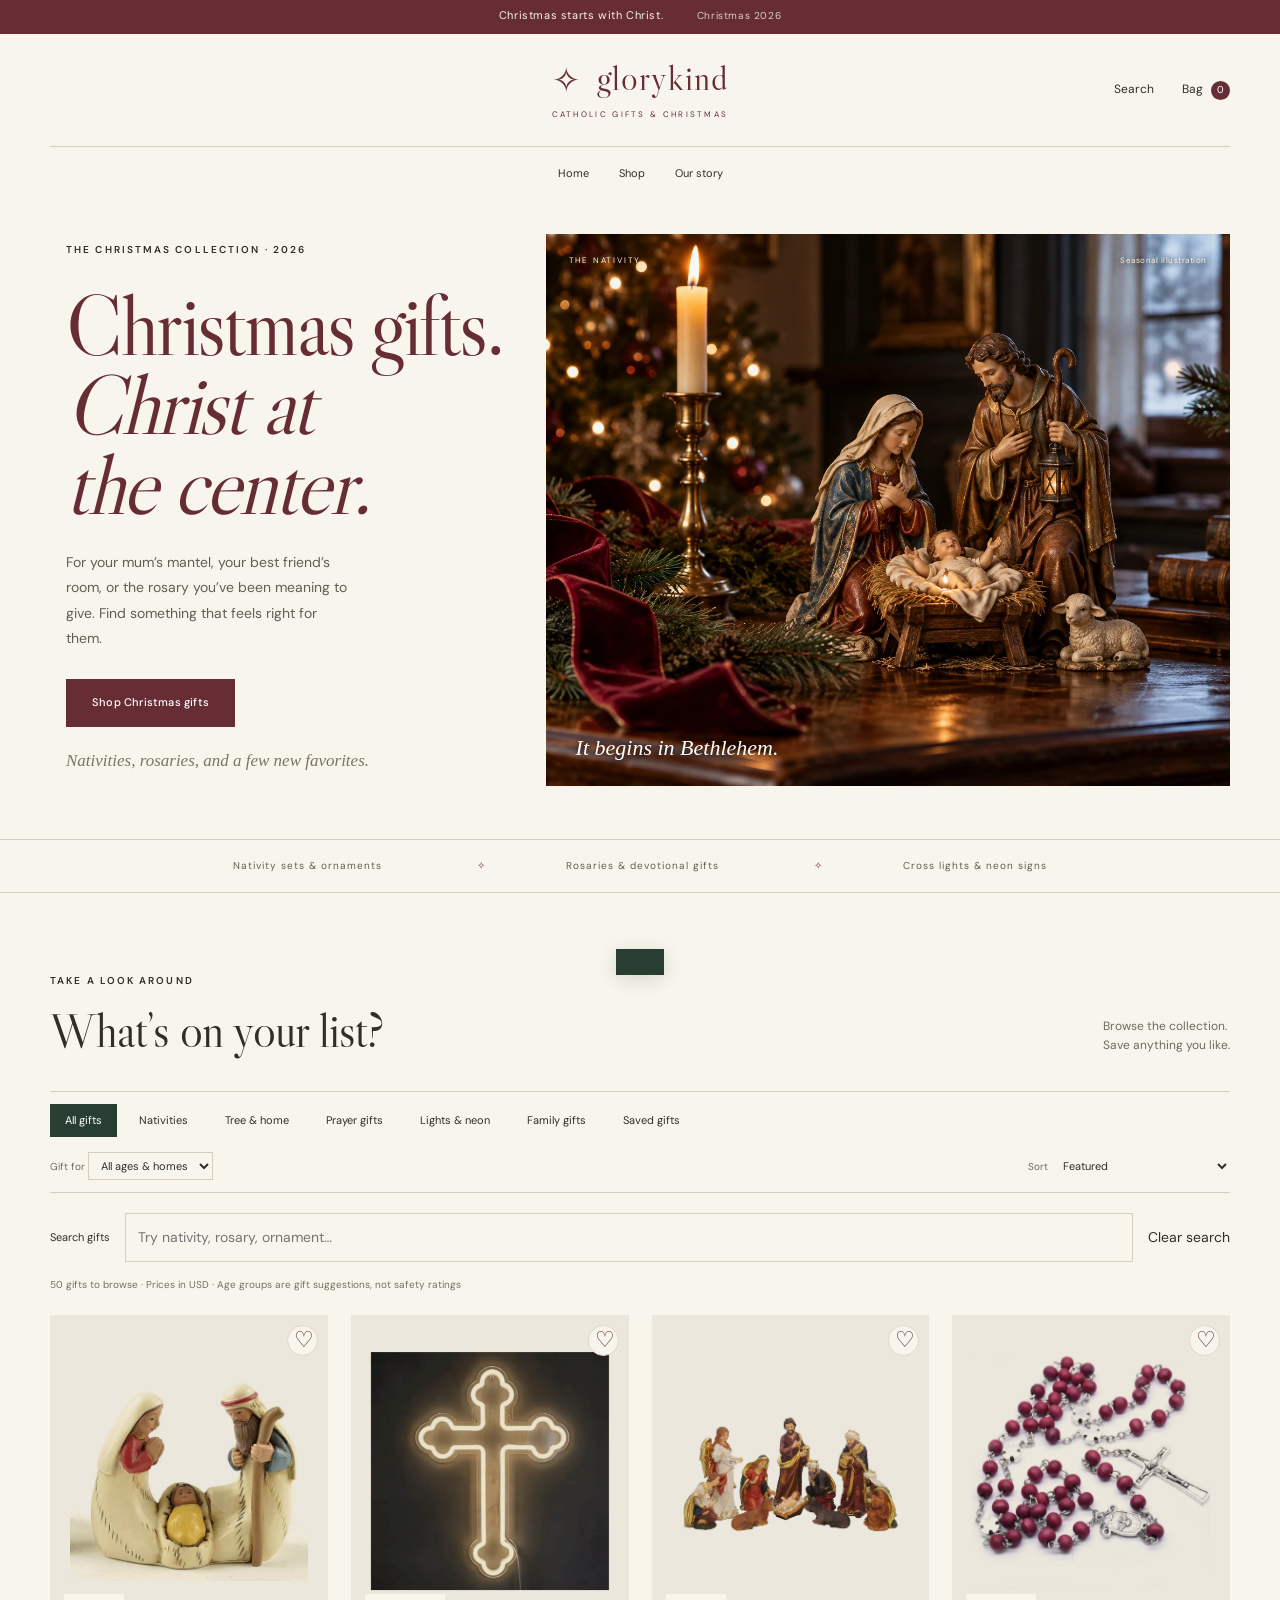
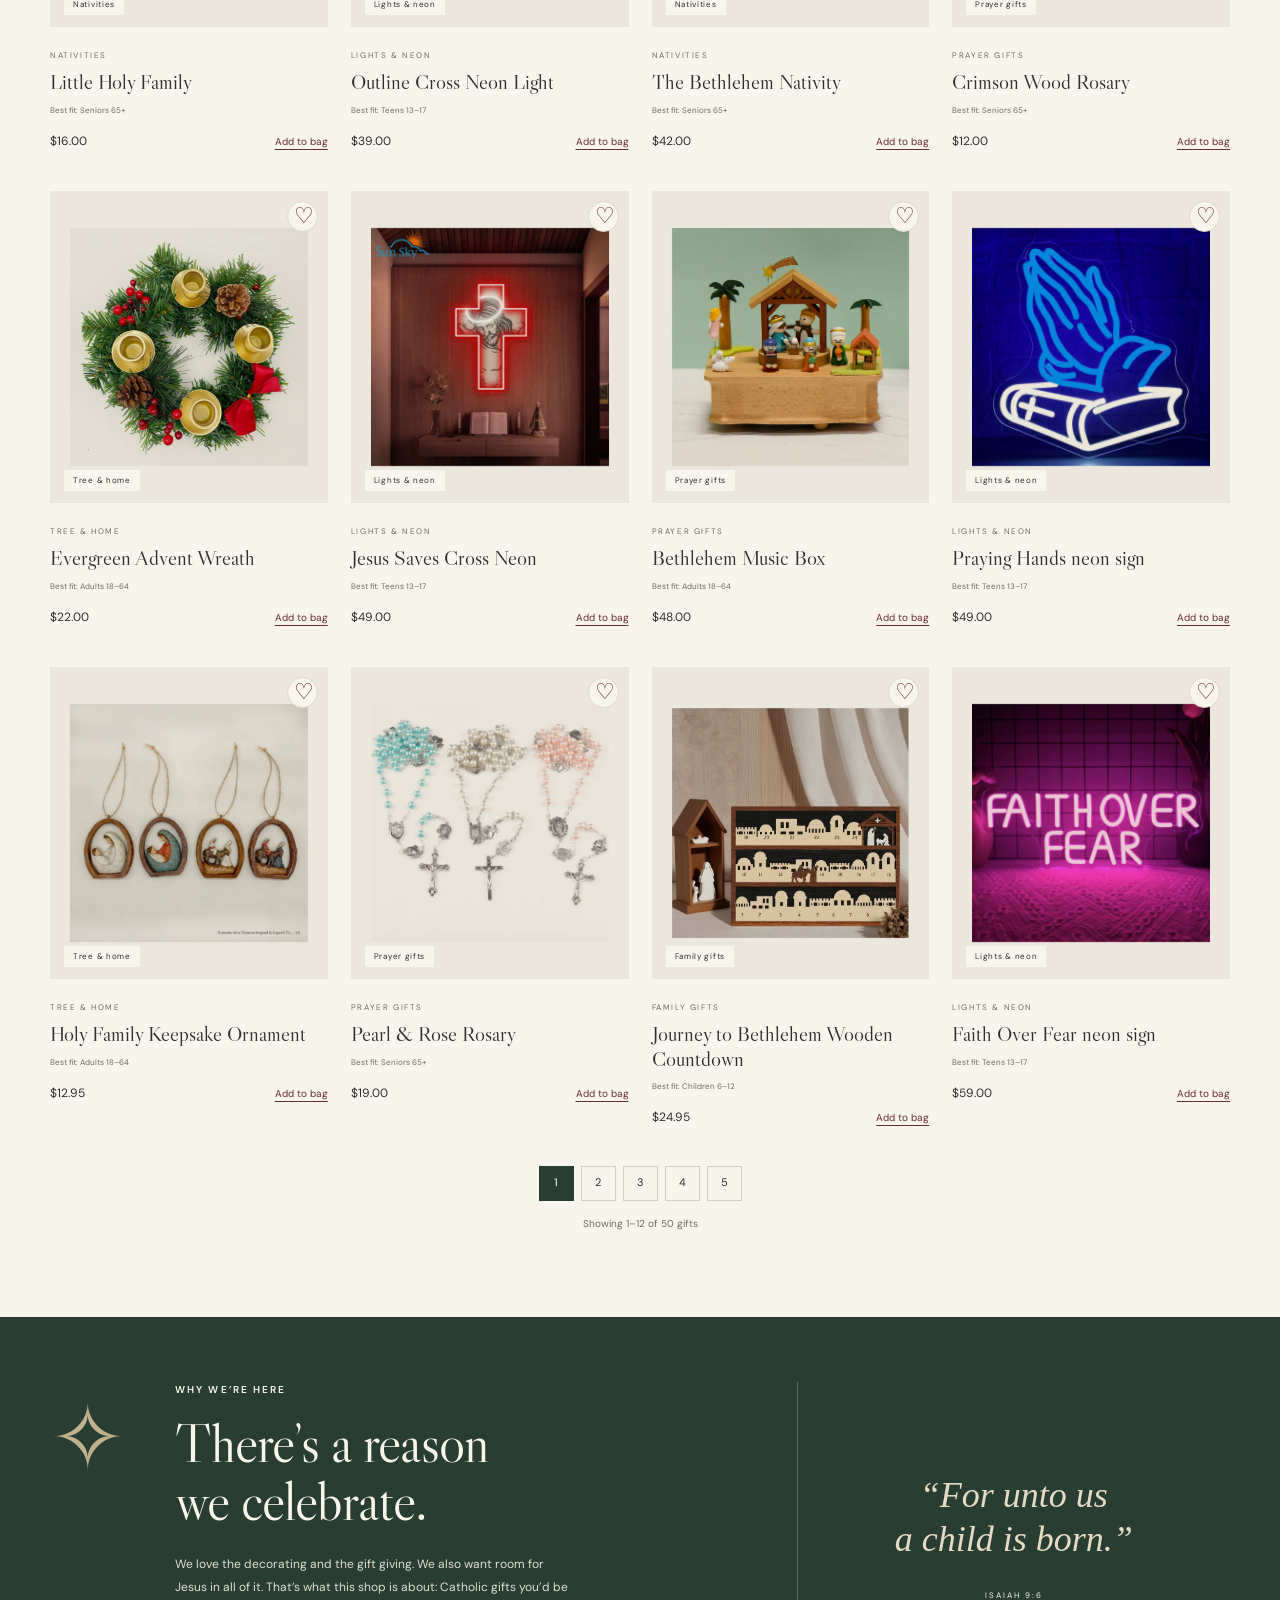
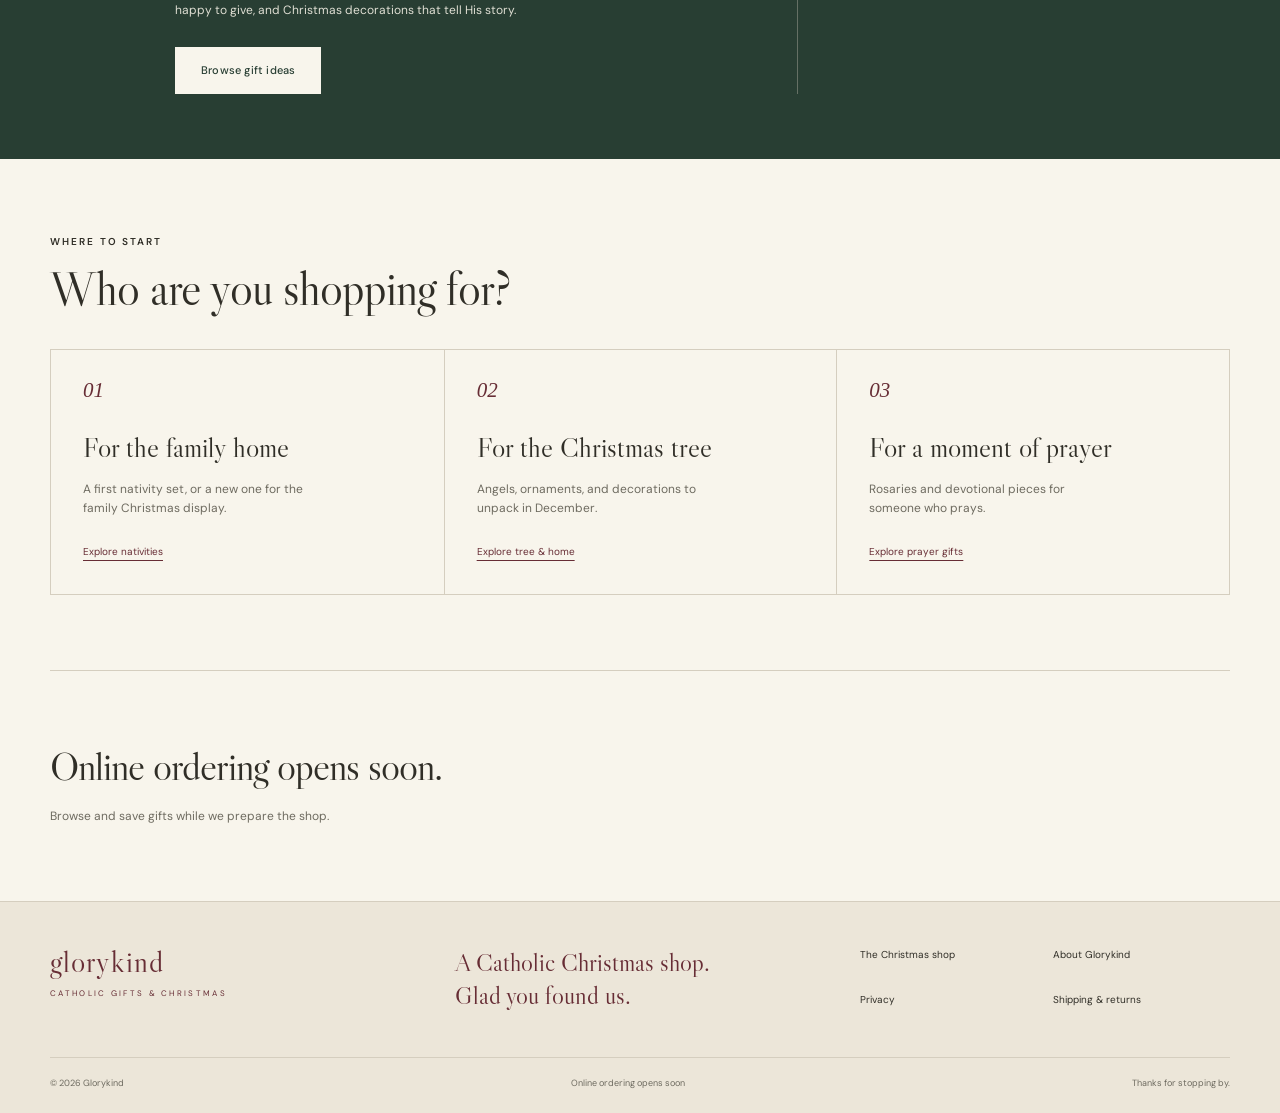
==== docs/index.html @ d6cb7876 "Add files via upload" ====
<!doctype html>
<html lang="en">
<head>
  <meta charset="utf-8"><meta name="viewport" content="width=device-width, initial-scale=1">
  <meta name="theme-color" content="#672d35"><meta name="description" content="Shop Catholic Christmas gifts at Glorykind: nativity sets, rosaries, ornaments, and neon signs.">
  <title>Glorykind | Catholic Christmas gifts</title>
  <link rel="icon" href="assets/favicon.svg" type="image/svg+xml"><link rel="stylesheet" href="styles.css">
  <script defer src="app.js"></script>
</head>
<body data-page="home">
<a class="skip" href="#collection">Skip to collection</a>
<div class="announcement">Christmas starts with Christ. <span>Christmas 2026</span></div>
<header class="header">
  <button class="text-button mobile-menu" id="menuToggle" aria-expanded="false" aria-controls="mainNav">Menu</button>
  <a class="brand" href="index.html" aria-label="Glorykind home"><span class="brand-star">✧</span> glorykind <small>CATHOLIC GIFTS & CHRISTMAS</small></a>
  <div class="header-tools"><button class="text-button" id="searchToggle" aria-label="Search products">Search</button><button class="bag-button" id="bagToggle">Bag <span id="bagCount">0</span></button></div>
</header>
<nav class="main-nav" id="mainNav" aria-label="Main navigation"><a href="index.html">Home</a><a href="shop.html">Shop</a><a href="our-story.html">Our story</a></nav>
<main id="home">
<section class="hero wrap" aria-labelledby="heroTitle">
  <div class="hero-copy"><span class="eyebrow">THE CHRISTMAS COLLECTION · 2026</span><h1 id="heroTitle">Christmas gifts.<br><em>Christ at<br>the center.</em></h1><p>For your mum’s mantel, your best friend’s room, or the rosary you’ve been meaning to give. Find something that feels right for them.</p><a class="button primary" href="shop.html">Shop Christmas gifts</a><span class="hero-note">Nativities, rosaries, and a few new favorites.</span></div>
  <figure class="hero-photo"><img src="assets/christmas-scene.webp" alt="A candlelit Christmas scene with a traditional Holy Family nativity, evergreen and burgundy ribbon" fetchpriority="high" width="1536" height="1024"><figcaption>THE NATIVITY <span>Seasonal illustration</span></figcaption><span class="photo-caption">It begins in Bethlehem.</span></figure>
</section>
<div class="values"><span>Nativity sets & ornaments</span><span>Rosaries & devotional gifts</span><span>Cross lights & neon signs</span></div>
<section class="collection wrap" id="collection" aria-labelledby="collectionTitle">
  <div class="section-heading"><div><span class="eyebrow">TAKE A LOOK AROUND</span><h2 id="collectionTitle">What’s on your list?</h2></div><p>Browse the collection.<br>Save anything you like.</p></div>
  <div class="catalog-tools"><div class="filters" role="group" aria-label="Filter collection"><button class="filter active" data-filter="All" aria-pressed="true">All gifts</button><button class="filter" data-filter="Nativities" aria-pressed="false">Nativities</button><button class="filter" data-filter="Tree & home" aria-pressed="false">Tree & home</button><button class="filter" data-filter="Prayer gifts" aria-pressed="false">Prayer gifts</button><button class="filter" data-filter="Lights & neon" aria-pressed="false">Lights & neon</button><button class="filter" data-filter="Family gifts" aria-pressed="false">Family gifts</button><button class="filter" data-filter="Saved" aria-pressed="false">Saved gifts</button></div><label class="age-label">Gift for <select id="ageFilter"><option value="All">All ages & homes</option><option>Children 6–12</option><option>Teens 13–17</option><option>Adults 18–64</option><option>Seniors 65+</option><option>Family home</option></select></label><label class="sort-label">Sort <select id="sort"><option value="featured">Featured</option><option value="price-asc">Price: low to high</option><option value="price-desc">Price: high to low</option><option value="age-asc">Recipient age: youngest first</option><option value="age-desc">Recipient age: oldest first</option><option value="name">Name</option></select></label></div>
  <div class="search-row" id="searchRow"><label for="search">Search gifts</label><input type="search" id="search" placeholder="Try nativity, rosary, ornament…"><button class="text-button" id="clearSearch">Clear search</button></div>
  <p class="catalog-note">50 gifts to browse · Prices in USD · Age groups are gift suggestions, not safety ratings</p><div class="product-grid" id="products" aria-live="polite"><p>Opening the Christmas collection…</p></div><nav class="pagination" id="pagination" aria-label="Collection pages"></nav><p id="productCount" class="fine"></p><div class="empty" id="empty" hidden><h3>No matching gifts.</h3><p>Try another search or browse the full Christmas collection.</p><button class="button primary" id="resetFilters">Show all gifts</button></div>
</section>
<section class="traditions" id="traditions"><div class="tradition-mark" aria-hidden="true">✧</div><div><span class="eyebrow">WHY WE’RE HERE</span><h2>There’s a reason<br>we celebrate.</h2><p>We love the decorating and the gift giving. We also want room for Jesus in all of it. That’s what this shop is about: Catholic gifts you’d be happy to give, and Christmas decorations that tell His story.</p><a class="button light" href="#giftGuide">Browse gift ideas</a></div><div class="tradition-verse"><span>“For unto us<br>a child is born.”</span><small>ISAIAH 9:6</small></div></section>
<section class="gift-guide wrap" id="giftGuide"><span class="eyebrow">WHERE TO START</span><h2>Who are you shopping for?</h2><div class="guide-grid"><a href="shop.html?category=Nativities#collection"><span class="guide-number">01</span><h3>For the family home</h3><p>A first nativity set, or a new one for the family Christmas display.</p><span class="underlined">Explore nativities</span></a><a href="shop.html?category=Tree%20%26%20home#collection"><span class="guide-number">02</span><h3>For the Christmas tree</h3><p>Angels, ornaments, and decorations to unpack in December.</p><span class="underlined">Explore tree & home</span></a><a href="shop.html?category=Prayer%20gifts#collection"><span class="guide-number">03</span><h3>For a moment of prayer</h3><p>Rosaries and devotional pieces for someone who prays.</p><span class="underlined">Explore prayer gifts</span></a></div></section>
<section class="faq wrap"><div><h2>Online ordering opens soon.</h2><p>Browse and save gifts while we prepare the shop.</p></div></section>
</main>
<footer><div class="footer-top wrap"><a class="brand" href="index.html">glorykind<small>CATHOLIC GIFTS & CHRISTMAS</small></a><p>A Catholic Christmas shop.<br>Glad you found us.</p><div><a href="shop.html">The Christmas shop</a><a href="our-story.html">About Glorykind</a><button class="text-button" data-policy="privacy">Privacy</button><button class="text-button" data-policy="shipping">Shipping & returns</button></div></div><div class="footer-bottom wrap"><span>© 2026 Glorykind</span><span>Online ordering opens soon</span><span>Thanks for stopping by.</span></div></footer>
<dialog id="productDialog" class="product-dialog"><button class="close" data-close="productDialog" aria-label="Close product details">×</button><div id="productDetail"></div></dialog>
<dialog id="bagDialog" class="bag-dialog"><div class="drawer-head"><h2>Your bag <span id="drawerCount"></span></h2><button class="close-inline" data-close="bagDialog" aria-label="Close bag">×</button></div><div id="bagBody"></div></dialog>
<dialog id="checkoutDialog" class="checkout-dialog"><button class="close" data-close="checkoutDialog" aria-label="Close checkout">×</button><div id="checkoutBody"></div></dialog>
<dialog id="policyDialog" class="policy-dialog"><button class="close" data-close="policyDialog" aria-label="Close information">×</button><div id="policyBody"></div></dialog>
<div class="toast" id="toast" role="status"></div>
</body></html>
---- docs/styles.css ----
@import url('https://fonts.googleapis.com/css2?family=DM+Sans:wght@400;450;500;600;700&family=Libre+Caslon+Display&display=swap');
:root{--paper:#f8f5ec;--cream:#eee8da;--ink:#302e27;--muted:#6e6b60;--wine:#672d35;--green:#283e33;--line:#d5cebf;--serif:'Libre Caslon Display',Georgia,serif;--sans:'DM Sans',Arial,sans-serif}*{box-sizing:border-box}html{scroll-behavior:smooth;scroll-padding-top:20px}body{margin:0;background:var(--paper);color:var(--ink);font:14px/1.6 var(--sans)}button,input,select{font:inherit}button,a,input,select,summary{touch-action:manipulation}button,a{color:inherit}button{cursor:pointer}a{text-decoration:none}a:hover{text-decoration:underline}button{border:0}button:disabled{cursor:not-allowed;opacity:.55}button:focus-visible,a:focus-visible,summary:focus-visible{outline:2px solid var(--wine);outline-offset:5px}input:focus,select:focus{outline:2px solid var(--wine);outline-offset:2px}img{max-width:100%;display:block}h1,h2,h3,p,figure{margin:0}h1,h2,h3{font-weight:400}h2{font:48px/1.06 var(--serif);letter-spacing:-1px}h3{font:26px/1.2 var(--serif)}.wrap{width:min(1360px,calc(100% - 100px));margin:auto}.eyebrow{display:block;font-size:10px;letter-spacing:2.1px;font-weight:600;line-height:1.6}.announcement{min-height:34px;background:var(--wine);color:var(--paper);font-size:11px;text-align:center;letter-spacing:.6px;padding:7px 20px}.announcement span{display:inline-block;margin-left:30px;opacity:.8;font-size:10px}.header{min-height:113px;display:flex;align-items:center;justify-content:center;position:relative;margin:0 50px;border-bottom:1px solid var(--line)}.brand{font:35px/1 var(--serif);letter-spacing:-.6px;color:var(--wine);display:block;text-align:center}.brand small{display:block;font:8px/1.6 var(--sans);letter-spacing:2.3px;margin-top:10px}.brand-star{font:34px/1 Georgia;display:inline-block;margin-right:7px;vertical-align:-2px}.header-tools{position:absolute;right:0;display:flex;align-items:center;gap:28px;font-size:12px}.text-button{background:transparent;padding:0;border:0}.text-button:hover{text-decoration:underline}.bag-button{background:transparent;padding:5px 0}.bag-button span{background:var(--wine);color:white;display:inline-flex;align-items:center;justify-content:center;min-width:19px;height:19px;border-radius:50%;font-size:10px;margin-left:5px}.main-nav{display:flex;align-items:center;justify-content:center;gap:42px;min-height:54px;font-size:11px}.mobile-menu{display:none}.hero{display:grid;grid-template-columns:42% 58%;padding-top:26px;padding-bottom:45px;align-items:center}.hero-copy{padding:15px 40px 20px 16px}.hero h1{font:clamp(60px,6.6vw,100px)/.94 var(--serif);letter-spacing:-2.5px;color:var(--wine);margin:28px 0 26px}.hero h1 em{font-weight:400}.hero-copy p{font-size:14px;line-height:1.8;max-width:288px;margin-bottom:28px;color:#605f54}.button{display:inline-flex;align-items:center;justify-content:center;border:1px solid transparent;padding:14px 25px;font-size:11px;font-weight:500;text-align:center;min-height:47px;letter-spacing:.2px;background:none}.button:hover{text-decoration:none;filter:brightness(.94)}.primary{background:var(--wine);color:white}.secondary{border-color:var(--line);color:var(--ink)}.light{background:var(--paper);color:var(--green)}.hero-note{display:block;font:italic 17px/1.6 Georgia;margin-top:20px;color:#7a7464}.hero-photo{height:552px;position:relative}.hero-photo>img{width:100%;height:100%;object-fit:cover;object-position:61% center}.hero-photo figcaption{position:absolute;top:20px;left:23px;right:23px;color:#fff4dc;font-size:8px;letter-spacing:1.8px;display:flex;justify-content:space-between;text-shadow:0 1px 6px black}.hero-photo figcaption span{font-size:8px;letter-spacing:.5px}.photo-caption{position:absolute;bottom:25px;left:30px;color:white;font:italic 22px Georgia;text-shadow:0 1px 6px #000}.values{display:flex;align-items:center;justify-content:center;gap:95px;border-top:1px solid var(--line);border-bottom:1px solid var(--line);padding:18px 20px;font-size:10px;letter-spacing:1px;color:#645f50}.values span+span:before{content:'✧';display:inline-block;margin-right:80px;color:var(--wine)}.collection{padding:80px 0 85px}.section-heading{display:flex;align-items:flex-end;justify-content:space-between;margin-bottom:35px}.section-heading h2{margin-top:16px}.section-heading>p{font-size:12px;color:var(--muted)}.catalog-tools{border-top:1px solid var(--line);border-bottom:1px solid var(--line);display:flex;align-items:center;justify-content:space-between;padding:12px 0;gap:15px}.filters{display:flex;gap:7px;flex-wrap:wrap}.filter{background:none;padding:7px 14px;font-size:11px;border:1px solid transparent}.filter.active{background:var(--green);color:white}.filter:hover{border-color:var(--green)}select{background:transparent;border:0;color:var(--ink);font-size:11px;padding:5px 8px}.sort-label{font-size:10px;color:var(--muted);white-space:nowrap}.catalog-note{font-size:10px;color:#767163;margin:15px 0 22px}.product-grid{display:grid;grid-template-columns:repeat(4,1fr);gap:36px 23px}.product-card{position:relative}.product-image{position:relative;background:#ece7dc;overflow:hidden;aspect-ratio:4/4.5}.product-image>a{display:block;width:100%;height:100%}.product-image img{height:100%;width:100%;object-fit:contain;mix-blend-mode:multiply;transition:transform .4s ease;padding:20px}.product-image:hover img{transform:scale(1.035)}.save-button{position:absolute;right:10px;top:10px;background:var(--paper);width:31px;height:31px;border-radius:50%;font:22px/1 Georgia;color:var(--wine);border:1px solid #ded7ca}.save-button[aria-pressed=true]{background:var(--wine);color:white}.product-tag{position:absolute;bottom:12px;left:14px;font-size:8px;background:var(--paper);padding:4px 9px;letter-spacing:.7px}.product-meta{padding-top:15px}.product-meta>small{font-size:8px;letter-spacing:1.6px;color:var(--muted);text-transform:uppercase}.product-meta h3{font:21px/1.15 var(--serif);margin:6px 0 9px}.product-bottom{display:flex;justify-content:space-between;align-items:center;font-size:12px}.quick-add{font-size:10px;background:transparent;text-decoration:underline;text-underline-offset:4px;padding:5px 0;color:var(--wine)}.search-row{margin-top:20px;display:flex;gap:15px;align-items:center;flex-wrap:wrap}.search-row[hidden]{display:none}.search-row label{font-size:11px}.search-row input{min-width:240px;flex:1;padding:12px;border:1px solid var(--line);background:transparent}.empty{text-align:center;padding:65px 20px}.empty p{margin:15px 0 25px}.traditions{background:var(--green);color:var(--paper);padding:65px max(50px,calc((100vw - 1360px)/2));display:grid;grid-template-columns:90px 1.15fr .85fr;gap:35px}.tradition-mark{font:90px var(--serif);color:#c1b18a}.traditions h2{font-size:55px;margin:16px 0 23px}.traditions p{max-width:400px;font-size:12px;line-height:1.9;color:#e0dfd4;margin-bottom:25px}.tradition-verse{display:flex;flex-direction:column;justify-content:center;align-items:center;text-align:center;border-left:1px solid #657065}.tradition-verse>span{font:italic 36px/1.2 Georgia;color:#e5dac2}.tradition-verse small{font-size:8px;letter-spacing:2px;margin-top:28px}.gift-guide{padding:75px 0}.gift-guide>h2{margin:13px 0 35px}.guide-grid{display:grid;grid-template-columns:repeat(3,1fr);border:1px solid var(--line)}.guide-grid>a{padding:28px 32px 32px;display:block}.guide-grid>a:hover{background:#efeade;text-decoration:none}.guide-grid>a+a{border-left:1px solid var(--line)}.guide-number{color:var(--wine);font:italic 21px Georgia;display:block;margin-bottom:28px}.guide-grid h3{margin-bottom:15px;font-size:28px}.guide-grid p{font-size:12px;color:var(--muted);max-width:245px}.underlined{display:inline-block;font-size:10px;text-decoration:underline;text-underline-offset:5px;margin-top:26px;color:var(--wine)}.faq{border-top:1px solid var(--line);padding:60px 0 75px;display:grid;grid-template-columns:1fr 1.3fr;gap:90px}.faq h2{margin:14px 0 20px;font-size:40px}.faq>div>p{font-size:12px;color:var(--muted)}details{border-bottom:1px solid var(--line)}summary{list-style:none;padding:17px 0;cursor:pointer;font-size:12px;position:relative;padding-right:25px}summary::-webkit-details-marker{display:none}summary:after{content:'+';position:absolute;right:0;font-size:18px;font-weight:400}details[open]>summary:after{content:'−'}details p{font-size:12px;line-height:1.8;color:var(--muted);padding:0 28px 20px 0}footer{background:#ece6d9;border-top:1px solid var(--line)}.footer-top{display:grid;grid-template-columns:1fr 1fr 1fr;padding:45px 0;gap:35px}.footer-top .brand{text-align:left;font-size:30px}.footer-top>p{font:25px/1.3 var(--serif);color:var(--wine)}.footer-top>div{display:grid;grid-template-columns:1fr 1fr;gap:15px;font-size:10px}.footer-top .text-button{text-align:left}.footer-bottom{border-top:1px solid var(--line);padding:18px 0 22px;display:flex;justify-content:space-between;font-size:9px;color:var(--muted)}dialog{border:0;background:var(--paper);color:var(--ink);padding:0;max-height:94vh}dialog::backdrop{background:#211d19a8;backdrop-filter:blur(2px)}body:has(dialog[open]){overflow:hidden}.close{position:absolute;top:12px;right:15px;z-index:2;font:30px Arial;border:0;background:var(--paper);border-radius:50%;width:35px;height:35px}.close-inline{font:30px Arial;background:none;padding:0 5px}.product-dialog{width:min(890px,94vw)}.detail-grid{display:grid;grid-template-columns:1fr 1fr}.detail-image{background:#eae4d7;min-height:480px;display:flex;align-items:center;justify-content:center;padding:30px}.detail-image img{width:100%;max-height:480px;object-fit:contain;mix-blend-mode:multiply}.detail-copy{padding:55px 35px 32px}.detail-copy h2{font-size:43px;margin:15px 0}.detail-price{font-size:18px;color:var(--wine)}.detail-description{margin:20px 0;font-size:13px;color:var(--muted)}.detail-copy ul{padding-left:17px;font-size:12px;color:var(--muted);margin:20px 0}.detail-quantity{display:flex;align-items:center;gap:15px;margin:20px 0}.quantity-control{display:inline-flex;border:1px solid var(--line);align-items:center}.quantity-control button{background:transparent;padding:8px 13px}.quantity-control span{min-width:25px;text-align:center}.detail-copy .button{width:100%}.fine{font-size:10px;color:var(--muted);line-height:1.7}.detail-copy .fine{margin-top:17px}.bag-dialog{height:100dvh;max-height:100dvh;width:440px;max-width:100vw;margin:0 0 0 auto;border-left:1px solid var(--line);padding:25px 25px 30px}.drawer-head{display:flex;justify-content:space-between;align-items:center;padding-bottom:20px;border-bottom:1px solid var(--line)}.drawer-head h2{font-size:30px}.drawer-head h2 span{font:12px var(--sans)}.bag-line{display:grid;grid-template-columns:80px 1fr auto;gap:15px;padding:22px 0;border-bottom:1px solid var(--line)}.bag-line img{width:80px;height:96px;object-fit:contain;background:var(--cream);mix-blend-mode:multiply;padding:6px}.bag-line h3{font-size:21px;margin:2px 0 10px}.bag-line .quantity-control{font-size:11px}.bag-line .quantity-control button{padding:3px 9px}.remove-item{display:block;background:none;padding:5px 0;font-size:9px;color:var(--muted);text-decoration:underline}.line-price{font-size:12px}.totals{padding:25px 0 15px}.total-row{display:flex;justify-content:space-between;padding:4px 0;font-size:12px}.grand-total{border-top:1px solid var(--line);margin-top:15px;padding-top:15px;font-weight:600;font-size:15px}.full{width:100%}.bag-dialog .fine{margin:15px 0}.bag-empty{text-align:center;padding:80px 15px}.bag-empty h3{font-size:32px;margin-bottom:18px}.bag-empty p{color:var(--muted);font-size:12px;margin-bottom:25px}.checkout-dialog,.policy-dialog{width:min(550px,94vw);padding:42px}.checkout-dialog h2,.policy-dialog h2{font-size:40px;margin:15px 0 20px}.checkout-dialog p,.policy-dialog p{font-size:13px;color:var(--muted);margin:15px 0}.checkout-item{display:flex;justify-content:space-between;gap:20px;font-size:12px;padding:9px 0;border-bottom:1px solid var(--line)}.checkout-dialog label{display:block;font-size:12px;margin:20px 0 8px}.checkout-dialog select{border:1px solid var(--line);padding:10px;width:100%;font-size:12px}.notice{padding:12px 15px;background:var(--cream);font-size:11px;margin:20px 0}.toast{position:fixed;bottom:25px;left:50%;transform:translateX(-50%) translateY(100px);z-index:50;background:var(--green);color:white;padding:13px 24px;font-size:12px;transition:transform .2s;box-shadow:0 4px 20px #0002;max-width:90vw}.toast.visible{transform:translateX(-50%) translateY(0)}.skip{position:fixed;left:10px;top:-70px;z-index:100;background:white;padding:10px}.skip:focus{top:10px}[hidden]{display:none!important}
@media(min-width:1600px){.hero h1{font-size:105px}.hero-photo{height:610px}}@media(max-width:1100px){.wrap{width:calc(100% - 64px)}.header{margin:0 32px}.hero-photo{height:500px}.hero-copy{padding-left:0;padding-right:20px}.main-nav{gap:25px}.values{gap:30px}.values span+span:before{margin-right:30px}.product-grid{gap:30px 18px}.product-image img{padding:12px}.traditions{padding:50px 32px;grid-template-columns:50px 1.15fr .85fr;gap:22px}.tradition-mark{font-size:60px}.traditions h2{font-size:47px}.tradition-verse>span{font-size:29px}.guide-grid>a{padding:25px 22px}.faq{gap:45px}.header-tools{gap:15px}}@media(max-width:760px){.wrap{width:calc(100% - 36px)}.announcement{font-size:10px;padding:7px 10px}.announcement span{margin-left:12px;font-size:8px}.header{min-height:87px;margin:0 18px;justify-content:center}.brand{font-size:28px}.brand-star{font-size:24px;margin-right:2px}.brand small{font-size:6px;letter-spacing:1.7px;margin-top:7px}.header-tools{right:0;gap:0;font-size:11px}.header-tools>#searchToggle{display:none}.mobile-menu{display:block;position:absolute;left:0;font-size:11px}.main-nav{display:none;flex-wrap:wrap;padding:18px;gap:15px 25px;border-bottom:1px solid var(--line)}.main-nav.open{display:flex}.hero{padding-top:24px;padding-bottom:25px;grid-template-columns:1fr;gap:25px}.hero-copy{padding:15px 5px 5px;text-align:center}.hero .eyebrow{font-size:8px;letter-spacing:1.7px}.hero h1{font-size:70px;line-height:.93;letter-spacing:-1.5px;margin:22px 0}.hero h1 br:nth-of-type(1){display:initial}.hero-copy p{max-width:280px;font-size:12px;margin:0 auto 23px}.hero-note{margin-top:14px;font-size:14px}.hero-photo{height:360px}.hero-photo>img{object-position:65% center}.hero-photo figcaption{left:15px;right:15px;top:15px;font-size:7px;letter-spacing:1.2px}.hero-photo figcaption span{font-size:7px}.photo-caption{font-size:18px;bottom:20px;left:20px}.values{padding:13px 15px;gap:18px;font-size:8px;text-align:center;letter-spacing:.3px}.values span{flex:1}.values span+span:before{display:none}h2{font-size:37px}.collection{padding:48px 0}.section-heading{display:block;margin-bottom:25px}.section-heading .eyebrow{font-size:8px}.section-heading h2{margin-top:11px}.section-heading>p{display:none}.catalog-tools{display:block;padding:10px 0}.filters{gap:3px}.filter{font-size:9px;padding:7px 8px}.sort-label{display:block;text-align:right;margin-top:10px}.catalog-note{font-size:8px;margin:12px 0 18px}.product-grid{grid-template-columns:repeat(2,1fr);gap:25px 13px}.product-image img{padding:10px}.product-meta{padding-top:10px}.product-meta>small{font-size:7px;letter-spacing:1px}.product-meta h3{font-size:20px;line-height:1.15;min-height:46px;margin:5px 0}.product-bottom{font-size:11px}.quick-add{font-size:9px}.product-tag{font-size:7px;left:9px;bottom:9px;padding:3px 6px}.save-button{width:29px;height:29px;right:7px;top:7px}.traditions{padding:38px 25px;display:grid;grid-template-columns:25px 1fr;gap:12px}.tradition-mark{font-size:37px}.traditions h2{font-size:42px}.traditions p{font-size:12px}.tradition-verse{display:none}.traditions .eyebrow{font-size:8px;letter-spacing:1.6px}.gift-guide{padding:45px 0}.gift-guide>.eyebrow{font-size:8px}.gift-guide>h2{font-size:35px;max-width:300px;margin-bottom:25px}.guide-grid{grid-template-columns:1fr}.guide-grid>a{padding:25px;position:relative;padding-left:70px}.guide-grid>a+a{border-left:0;border-top:1px solid var(--line)}.guide-number{position:absolute;left:23px;top:28px}.guide-grid h3{font-size:27px;margin-bottom:10px}.guide-grid p{max-width:none;font-size:11px}.underlined{margin-top:15px}.faq{grid-template-columns:1fr;gap:20px;padding:35px 0 45px}.faq h2{font-size:34px;margin:10px 0 15px}.faq>div>p{display:none}.faq .eyebrow{font-size:8px}.footer-top{grid-template-columns:1fr 1fr;gap:25px;padding:35px 0}.footer-top .brand{font-size:26px}.footer-top>p{font-size:23px}.footer-top>div{grid-column:span 2;gap:15px}.footer-bottom{display:grid;gap:7px;font-size:8px}.footer-bottom span:last-child{display:none}.detail-grid{grid-template-columns:1fr}.detail-image{min-height:260px;padding:20px;height:280px}.detail-image img{max-height:240px}.detail-copy{padding:25px}.detail-copy h2{font-size:37px;margin:12px 0}.detail-description{font-size:12px}.product-dialog{max-height:92dvh}.checkout-dialog,.policy-dialog{padding:35px 25px}.checkout-dialog h2,.policy-dialog h2{font-size:35px}.search-row input{min-width:150px}.search-row{gap:10px}.search-row label{width:100%}.toast{bottom:18px;padding:12px 18px;white-space:nowrap;font-size:11px}.button{font-size:10px}}
@media(prefers-reduced-motion:reduce){html{scroll-behavior:auto}*,*:before,*:after{transition:none!important}}


.brand{letter-spacing:1px}.catalog-tools{flex-wrap:wrap}.filters{flex:1 1 100%}.age-label{font-size:10px;color:var(--muted)}.age-label select{border:1px solid var(--line)}.pagination{display:flex;gap:7px;justify-content:center;margin:35px 0 14px}.pagination button{background:transparent;border:1px solid var(--line);height:35px;width:35px;font-size:11px}.pagination button[aria-current]{background:var(--green);color:white;border-color:var(--green)}#productCount{text-align:center}.product-meta .recipient-note{display:block;text-transform:none;letter-spacing:0;font-size:8px;min-height:25px;color:var(--muted)}.age-suggestion{font-size:10px;color:var(--muted);padding:10px 0;border-bottom:1px solid var(--line)}.page-intro{padding:65px 0 50px;border-bottom:1px solid var(--line)}.page-intro h1{font:65px/1.04 var(--serif);letter-spacing:-1px;color:var(--wine);max-width:800px;margin:17px 0 22px}.page-intro p{font-size:13px;color:var(--muted);max-width:650px}.story-copy{padding:50px 0;max-width:800px}.story-copy p{margin:25px 0;font-size:14px;line-height:1.9}.main-nav{gap:30px}body:not([data-page=home]) .collection{padding-top:45px}
@media(max-width:760px){.page-intro{padding:35px 0}.page-intro h1{font-size:45px}.page-intro p{font-size:12px}.age-label select,.sort-label select{font-size:10px;max-width:190px}.catalog-tools{display:flex;align-items:center;gap:10px}.sort-label{margin:0}.recipient-note{line-height:1.6}.main-nav{gap:15px 25px}.product-meta h3{min-height:46px}.brand{font-size:31px}}
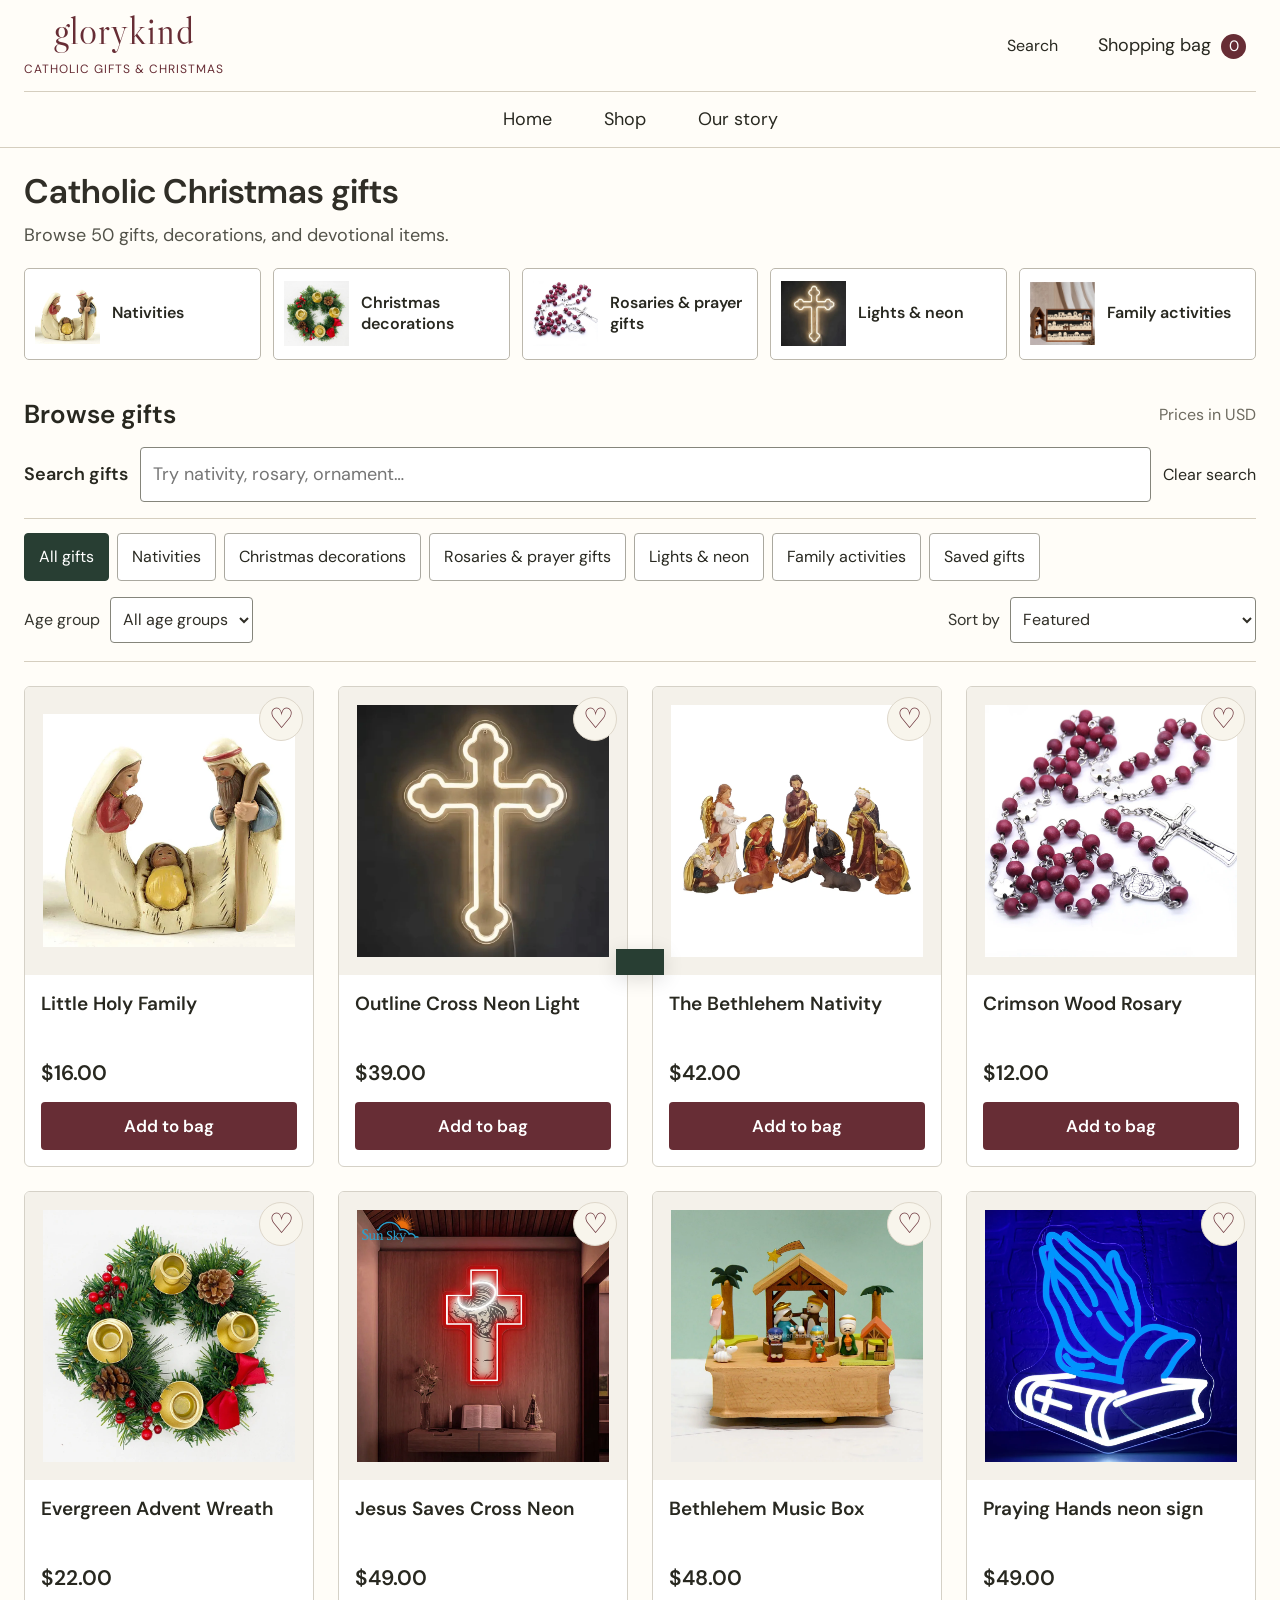
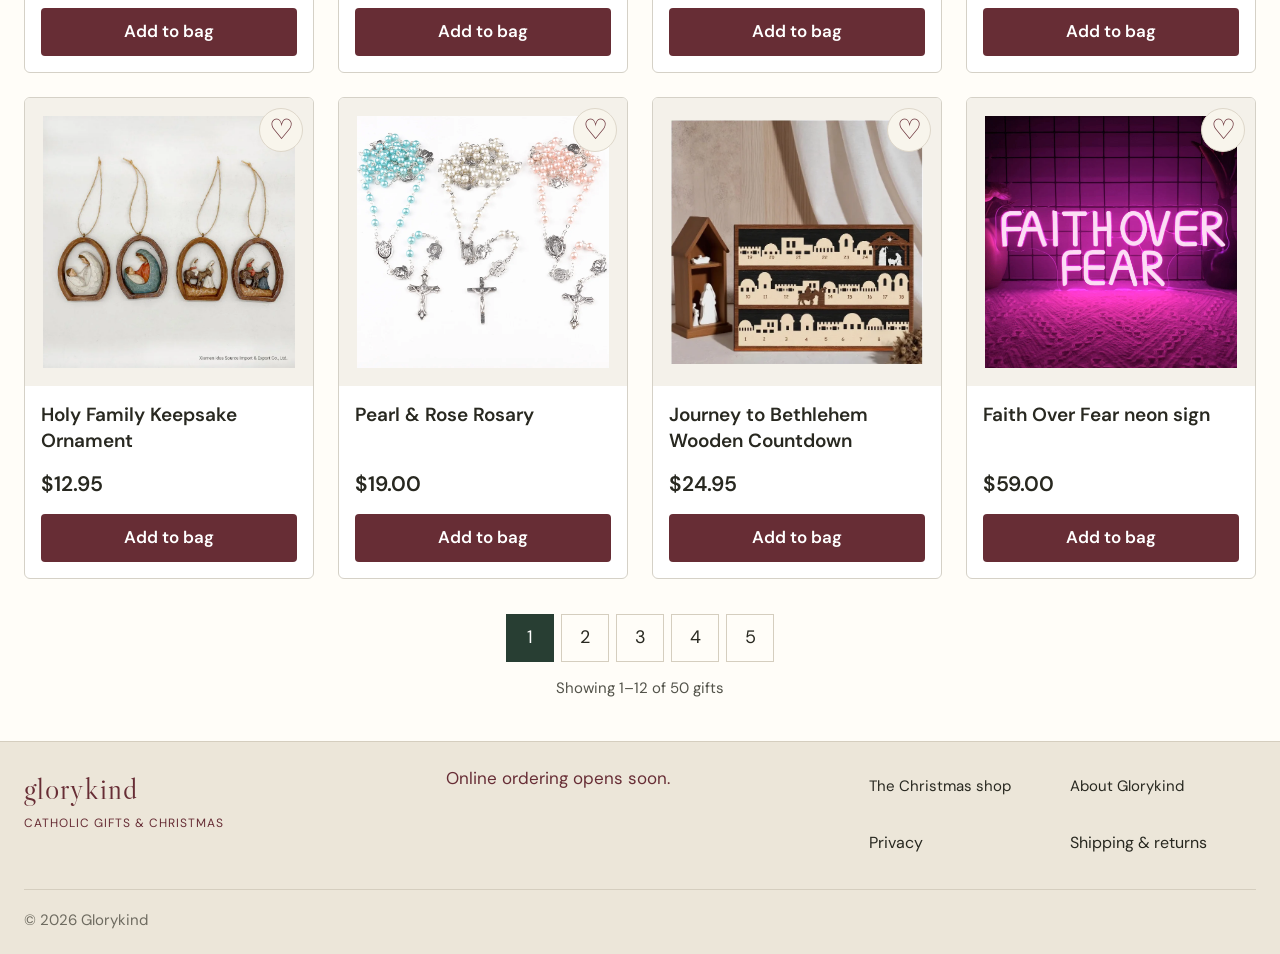
==== commit e9d2d041: "Add files via upload" ====
--- a/docs/index.html
+++ b/docs/index.html
@@ -4,35 +4,33 @@
   <meta charset="utf-8"><meta name="viewport" content="width=device-width, initial-scale=1">
   <meta name="theme-color" content="#672d35"><meta name="description" content="Shop Catholic Christmas gifts at Glorykind: nativity sets, rosaries, ornaments, and neon signs.">
   <title>Glorykind | Catholic Christmas gifts</title>
-  <link rel="icon" href="assets/favicon.svg" type="image/svg+xml"><link rel="stylesheet" href="styles.css">
-  <script defer src="app.js"></script>
+  <link rel="icon" href="assets/favicon.svg" type="image/svg+xml"><link rel="stylesheet" href="styles.css?v=organized">
+  <script defer src="app.js?v=organized"></script>
 </head>
 <body data-page="home">
 <a class="skip" href="#collection">Skip to collection</a>
-<div class="announcement">Christmas starts with Christ. <span>Christmas 2026</span></div>
+
 <header class="header">
   <button class="text-button mobile-menu" id="menuToggle" aria-expanded="false" aria-controls="mainNav">Menu</button>
   <a class="brand" href="index.html" aria-label="Glorykind home"><span class="brand-star">✧</span> glorykind <small>CATHOLIC GIFTS & CHRISTMAS</small></a>
-  <div class="header-tools"><button class="text-button" id="searchToggle" aria-label="Search products">Search</button><button class="bag-button" id="bagToggle">Bag <span id="bagCount">0</span></button></div>
+  <div class="header-tools"><button class="text-button" id="searchToggle" aria-label="Search products">Search</button><button class="bag-button" id="bagToggle">Shopping bag <span id="bagCount">0</span></button></div>
 </header>
 <nav class="main-nav" id="mainNav" aria-label="Main navigation"><a href="index.html">Home</a><a href="shop.html">Shop</a><a href="our-story.html">Our story</a></nav>
 <main id="home">
-<section class="hero wrap" aria-labelledby="heroTitle">
-  <div class="hero-copy"><span class="eyebrow">THE CHRISTMAS COLLECTION · 2026</span><h1 id="heroTitle">Christmas gifts.<br><em>Christ at<br>the center.</em></h1><p>For your mum’s mantel, your best friend’s room, or the rosary you’ve been meaning to give. Find something that feels right for them.</p><a class="button primary" href="shop.html">Shop Christmas gifts</a><span class="hero-note">Nativities, rosaries, and a few new favorites.</span></div>
-  <figure class="hero-photo"><img src="assets/christmas-scene.webp" alt="A candlelit Christmas scene with a traditional Holy Family nativity, evergreen and burgundy ribbon" fetchpriority="high" width="1536" height="1024"><figcaption>THE NATIVITY <span>Seasonal illustration</span></figcaption><span class="photo-caption">It begins in Bethlehem.</span></figure>
+<section class="shop-intro wrap"><h1>Catholic Christmas gifts</h1><p>Browse 50 gifts, decorations, and devotional items.</p></section><section class="category-browse wrap" aria-label="Shop by category"><a href="shop.html?category=Nativities#collection"><img src="assets/mini-holy-family.webp" alt="" width="100" height="85"><span>Nativities</span></a><a href="shop.html?category=Tree%20%26%20home#collection"><img src="assets/advent-wreath.webp" alt="" width="100" height="85"><span>Christmas decorations</span></a><a href="shop.html?category=Prayer%20gifts#collection"><img src="assets/red-wood-rosary.webp" alt="" width="100" height="85"><span>Rosaries & prayer gifts</span></a><a href="shop.html?category=Lights%20%26%20neon#collection"><img src="assets/outline-cross-neon.webp" alt="" width="100" height="85"><span>Lights & neon</span></a><a href="shop.html?category=Family%20gifts#collection"><img src="assets/wood-nativity-countdown.webp" alt="" width="100" height="85"><span>Family activities</span></a></section>
+
+<section class="collection wrap" id="collection" aria-labelledby="collectionTitle">
+  <div class="section-heading"><h2 id="collectionTitle">Browse gifts</h2><p>Prices in USD</p></div>
+  <div class="search-row" id="searchRow"><label for="search">Search gifts</label><input type="search" id="search" placeholder="Try nativity, rosary, ornament…"><button class="text-button" id="clearSearch">Clear search</button></div>
+  <div class="catalog-tools"><div class="filters" role="group" aria-label="Filter collection"><button class="filter active" data-filter="All" aria-pressed="true">All gifts</button><button class="filter" data-filter="Nativities" aria-pressed="false">Nativities</button><button class="filter" data-filter="Tree & home" aria-pressed="false">Christmas decorations</button><button class="filter" data-filter="Prayer gifts" aria-pressed="false">Rosaries & prayer gifts</button><button class="filter" data-filter="Lights & neon" aria-pressed="false">Lights & neon</button><button class="filter" data-filter="Family gifts" aria-pressed="false">Family activities</button><button class="filter" data-filter="Saved" aria-pressed="false">Saved gifts</button></div><label class="age-label">Age group <select id="ageFilter"><option value="All">All age groups</option><option>Children 6–12</option><option>Teens 13–17</option><option>Adults 18–64</option><option>Seniors 65+</option><option>Family home</option></select></label><label class="sort-label">Sort by <select id="sort"><option value="featured">Featured</option><option value="price-asc">Price: low to high</option><option value="price-desc">Price: high to low</option><option value="age-asc">Recipient age: youngest first</option><option value="age-desc">Recipient age: oldest first</option><option value="name">Name</option></select></label></div>
+
+  <div class="product-grid" id="products" aria-live="polite"><p>Opening the Christmas collection…</p></div><nav class="pagination" id="pagination" aria-label="Collection pages"></nav><p id="productCount" class="fine"></p><div class="empty" id="empty" hidden><h3>No matching gifts.</h3><p>Try another search or browse the full Christmas collection.</p><button class="button primary" id="resetFilters">Show all gifts</button></div>
 </section>
-<div class="values"><span>Nativity sets & ornaments</span><span>Rosaries & devotional gifts</span><span>Cross lights & neon signs</span></div>
-<section class="collection wrap" id="collection" aria-labelledby="collectionTitle">
-  <div class="section-heading"><div><span class="eyebrow">TAKE A LOOK AROUND</span><h2 id="collectionTitle">What’s on your list?</h2></div><p>Browse the collection.<br>Save anything you like.</p></div>
-  <div class="catalog-tools"><div class="filters" role="group" aria-label="Filter collection"><button class="filter active" data-filter="All" aria-pressed="true">All gifts</button><button class="filter" data-filter="Nativities" aria-pressed="false">Nativities</button><button class="filter" data-filter="Tree & home" aria-pressed="false">Tree & home</button><button class="filter" data-filter="Prayer gifts" aria-pressed="false">Prayer gifts</button><button class="filter" data-filter="Lights & neon" aria-pressed="false">Lights & neon</button><button class="filter" data-filter="Family gifts" aria-pressed="false">Family gifts</button><button class="filter" data-filter="Saved" aria-pressed="false">Saved gifts</button></div><label class="age-label">Gift for <select id="ageFilter"><option value="All">All ages & homes</option><option>Children 6–12</option><option>Teens 13–17</option><option>Adults 18–64</option><option>Seniors 65+</option><option>Family home</option></select></label><label class="sort-label">Sort <select id="sort"><option value="featured">Featured</option><option value="price-asc">Price: low to high</option><option value="price-desc">Price: high to low</option><option value="age-asc">Recipient age: youngest first</option><option value="age-desc">Recipient age: oldest first</option><option value="name">Name</option></select></label></div>
-  <div class="search-row" id="searchRow"><label for="search">Search gifts</label><input type="search" id="search" placeholder="Try nativity, rosary, ornament…"><button class="text-button" id="clearSearch">Clear search</button></div>
-  <p class="catalog-note">50 gifts to browse · Prices in USD · Age groups are gift suggestions, not safety ratings</p><div class="product-grid" id="products" aria-live="polite"><p>Opening the Christmas collection…</p></div><nav class="pagination" id="pagination" aria-label="Collection pages"></nav><p id="productCount" class="fine"></p><div class="empty" id="empty" hidden><h3>No matching gifts.</h3><p>Try another search or browse the full Christmas collection.</p><button class="button primary" id="resetFilters">Show all gifts</button></div>
-</section>
-<section class="traditions" id="traditions"><div class="tradition-mark" aria-hidden="true">✧</div><div><span class="eyebrow">WHY WE’RE HERE</span><h2>There’s a reason<br>we celebrate.</h2><p>We love the decorating and the gift giving. We also want room for Jesus in all of it. That’s what this shop is about: Catholic gifts you’d be happy to give, and Christmas decorations that tell His story.</p><a class="button light" href="#giftGuide">Browse gift ideas</a></div><div class="tradition-verse"><span>“For unto us<br>a child is born.”</span><small>ISAIAH 9:6</small></div></section>
-<section class="gift-guide wrap" id="giftGuide"><span class="eyebrow">WHERE TO START</span><h2>Who are you shopping for?</h2><div class="guide-grid"><a href="shop.html?category=Nativities#collection"><span class="guide-number">01</span><h3>For the family home</h3><p>A first nativity set, or a new one for the family Christmas display.</p><span class="underlined">Explore nativities</span></a><a href="shop.html?category=Tree%20%26%20home#collection"><span class="guide-number">02</span><h3>For the Christmas tree</h3><p>Angels, ornaments, and decorations to unpack in December.</p><span class="underlined">Explore tree & home</span></a><a href="shop.html?category=Prayer%20gifts#collection"><span class="guide-number">03</span><h3>For a moment of prayer</h3><p>Rosaries and devotional pieces for someone who prays.</p><span class="underlined">Explore prayer gifts</span></a></div></section>
-<section class="faq wrap"><div><h2>Online ordering opens soon.</h2><p>Browse and save gifts while we prepare the shop.</p></div></section>
+
+
+
 </main>
-<footer><div class="footer-top wrap"><a class="brand" href="index.html">glorykind<small>CATHOLIC GIFTS & CHRISTMAS</small></a><p>A Catholic Christmas shop.<br>Glad you found us.</p><div><a href="shop.html">The Christmas shop</a><a href="our-story.html">About Glorykind</a><button class="text-button" data-policy="privacy">Privacy</button><button class="text-button" data-policy="shipping">Shipping & returns</button></div></div><div class="footer-bottom wrap"><span>© 2026 Glorykind</span><span>Online ordering opens soon</span><span>Thanks for stopping by.</span></div></footer>
+<footer><div class="footer-top wrap"><a class="brand" href="index.html">glorykind<small>CATHOLIC GIFTS & CHRISTMAS</small></a><p>Online ordering opens soon.</p><div><a href="shop.html">The Christmas shop</a><a href="our-story.html">About Glorykind</a><button class="text-button" data-policy="privacy">Privacy</button><button class="text-button" data-policy="shipping">Shipping & returns</button></div></div><div class="footer-bottom wrap"><span>© 2026 Glorykind</span></div></footer>
 <dialog id="productDialog" class="product-dialog"><button class="close" data-close="productDialog" aria-label="Close product details">×</button><div id="productDetail"></div></dialog>
 <dialog id="bagDialog" class="bag-dialog"><div class="drawer-head"><h2>Your bag <span id="drawerCount"></span></h2><button class="close-inline" data-close="bagDialog" aria-label="Close bag">×</button></div><div id="bagBody"></div></dialog>
 <dialog id="checkoutDialog" class="checkout-dialog"><button class="close" data-close="checkoutDialog" aria-label="Close checkout">×</button><div id="checkoutBody"></div></dialog>
--- a/docs/styles.css
+++ b/docs/styles.css
@@ -1,8 +1,14 @@
-@import url('https://fonts.googleapis.com/css2?family=DM+Sans:wght@400;450;500;600;700&family=Libre+Caslon+Display&display=swap');
-:root{--paper:#f8f5ec;--cream:#eee8da;--ink:#302e27;--muted:#6e6b60;--wine:#672d35;--green:#283e33;--line:#d5cebf;--serif:'Libre Caslon Display',Georgia,serif;--sans:'DM Sans',Arial,sans-serif}*{box-sizing:border-box}html{scroll-behavior:smooth;scroll-padding-top:20px}body{margin:0;background:var(--paper);color:var(--ink);font:14px/1.6 var(--sans)}button,input,select{font:inherit}button,a,input,select,summary{touch-action:manipulation}button,a{color:inherit}button{cursor:pointer}a{text-decoration:none}a:hover{text-decoration:underline}button{border:0}button:disabled{cursor:not-allowed;opacity:.55}button:focus-visible,a:focus-visible,summary:focus-visible{outline:2px solid var(--wine);outline-offset:5px}input:focus,select:focus{outline:2px solid var(--wine);outline-offset:2px}img{max-width:100%;display:block}h1,h2,h3,p,figure{margin:0}h1,h2,h3{font-weight:400}h2{font:48px/1.06 var(--serif);letter-spacing:-1px}h3{font:26px/1.2 var(--serif)}.wrap{width:min(1360px,calc(100% - 100px));margin:auto}.eyebrow{display:block;font-size:10px;letter-spacing:2.1px;font-weight:600;line-height:1.6}.announcement{min-height:34px;background:var(--wine);color:var(--paper);font-size:11px;text-align:center;letter-spacing:.6px;padding:7px 20px}.announcement span{display:inline-block;margin-left:30px;opacity:.8;font-size:10px}.header{min-height:113px;display:flex;align-items:center;justify-content:center;position:relative;margin:0 50px;border-bottom:1px solid var(--line)}.brand{font:35px/1 var(--serif);letter-spacing:-.6px;color:var(--wine);display:block;text-align:center}.brand small{display:block;font:8px/1.6 var(--sans);letter-spacing:2.3px;margin-top:10px}.brand-star{font:34px/1 Georgia;display:inline-block;margin-right:7px;vertical-align:-2px}.header-tools{position:absolute;right:0;display:flex;align-items:center;gap:28px;font-size:12px}.text-button{background:transparent;padding:0;border:0}.text-button:hover{text-decoration:underline}.bag-button{background:transparent;padding:5px 0}.bag-button span{background:var(--wine);color:white;display:inline-flex;align-items:center;justify-content:center;min-width:19px;height:19px;border-radius:50%;font-size:10px;margin-left:5px}.main-nav{display:flex;align-items:center;justify-content:center;gap:42px;min-height:54px;font-size:11px}.mobile-menu{display:none}.hero{display:grid;grid-template-columns:42% 58%;padding-top:26px;padding-bottom:45px;align-items:center}.hero-copy{padding:15px 40px 20px 16px}.hero h1{font:clamp(60px,6.6vw,100px)/.94 var(--serif);letter-spacing:-2.5px;color:var(--wine);margin:28px 0 26px}.hero h1 em{font-weight:400}.hero-copy p{font-size:14px;line-height:1.8;max-width:288px;margin-bottom:28px;color:#605f54}.button{display:inline-flex;align-items:center;justify-content:center;border:1px solid transparent;padding:14px 25px;font-size:11px;font-weight:500;text-align:center;min-height:47px;letter-spacing:.2px;background:none}.button:hover{text-decoration:none;filter:brightness(.94)}.primary{background:var(--wine);color:white}.secondary{border-color:var(--line);color:var(--ink)}.light{background:var(--paper);color:var(--green)}.hero-note{display:block;font:italic 17px/1.6 Georgia;margin-top:20px;color:#7a7464}.hero-photo{height:552px;position:relative}.hero-photo>img{width:100%;height:100%;object-fit:cover;object-position:61% center}.hero-photo figcaption{position:absolute;top:20px;left:23px;right:23px;color:#fff4dc;font-size:8px;letter-spacing:1.8px;display:flex;justify-content:space-between;text-shadow:0 1px 6px black}.hero-photo figcaption span{font-size:8px;letter-spacing:.5px}.photo-caption{position:absolute;bottom:25px;left:30px;color:white;font:italic 22px Georgia;text-shadow:0 1px 6px #000}.values{display:flex;align-items:center;justify-content:center;gap:95px;border-top:1px solid var(--line);border-bottom:1px solid var(--line);padding:18px 20px;font-size:10px;letter-spacing:1px;color:#645f50}.values span+span:before{content:'✧';display:inline-block;margin-right:80px;color:var(--wine)}.collection{padding:80px 0 85px}.section-heading{display:flex;align-items:flex-end;justify-content:space-between;margin-bottom:35px}.section-heading h2{margin-top:16px}.section-heading>p{font-size:12px;color:var(--muted)}.catalog-tools{border-top:1px solid var(--line);border-bottom:1px solid var(--line);display:flex;align-items:center;justify-content:space-between;padding:12px 0;gap:15px}.filters{display:flex;gap:7px;flex-wrap:wrap}.filter{background:none;padding:7px 14px;font-size:11px;border:1px solid transparent}.filter.active{background:var(--green);color:white}.filter:hover{border-color:var(--green)}select{background:transparent;border:0;color:var(--ink);font-size:11px;padding:5px 8px}.sort-label{font-size:10px;color:var(--muted);white-space:nowrap}.catalog-note{font-size:10px;color:#767163;margin:15px 0 22px}.product-grid{display:grid;grid-template-columns:repeat(4,1fr);gap:36px 23px}.product-card{position:relative}.product-image{position:relative;background:#ece7dc;overflow:hidden;aspect-ratio:4/4.5}.product-image>a{display:block;width:100%;height:100%}.product-image img{height:100%;width:100%;object-fit:contain;mix-blend-mode:multiply;transition:transform .4s ease;padding:20px}.product-image:hover img{transform:scale(1.035)}.save-button{position:absolute;right:10px;top:10px;background:var(--paper);width:31px;height:31px;border-radius:50%;font:22px/1 Georgia;color:var(--wine);border:1px solid #ded7ca}.save-button[aria-pressed=true]{background:var(--wine);color:white}.product-tag{position:absolute;bottom:12px;left:14px;font-size:8px;background:var(--paper);padding:4px 9px;letter-spacing:.7px}.product-meta{padding-top:15px}.product-meta>small{font-size:8px;letter-spacing:1.6px;color:var(--muted);text-transform:uppercase}.product-meta h3{font:21px/1.15 var(--serif);margin:6px 0 9px}.product-bottom{display:flex;justify-content:space-between;align-items:center;font-size:12px}.quick-add{font-size:10px;background:transparent;text-decoration:underline;text-underline-offset:4px;padding:5px 0;color:var(--wine)}.search-row{margin-top:20px;display:flex;gap:15px;align-items:center;flex-wrap:wrap}.search-row[hidden]{display:none}.search-row label{font-size:11px}.search-row input{min-width:240px;flex:1;padding:12px;border:1px solid var(--line);background:transparent}.empty{text-align:center;padding:65px 20px}.empty p{margin:15px 0 25px}.traditions{background:var(--green);color:var(--paper);padding:65px max(50px,calc((100vw - 1360px)/2));display:grid;grid-template-columns:90px 1.15fr .85fr;gap:35px}.tradition-mark{font:90px var(--serif);color:#c1b18a}.traditions h2{font-size:55px;margin:16px 0 23px}.traditions p{max-width:400px;font-size:12px;line-height:1.9;color:#e0dfd4;margin-bottom:25px}.tradition-verse{display:flex;flex-direction:column;justify-content:center;align-items:center;text-align:center;border-left:1px solid #657065}.tradition-verse>span{font:italic 36px/1.2 Georgia;color:#e5dac2}.tradition-verse small{font-size:8px;letter-spacing:2px;margin-top:28px}.gift-guide{padding:75px 0}.gift-guide>h2{margin:13px 0 35px}.guide-grid{display:grid;grid-template-columns:repeat(3,1fr);border:1px solid var(--line)}.guide-grid>a{padding:28px 32px 32px;display:block}.guide-grid>a:hover{background:#efeade;text-decoration:none}.guide-grid>a+a{border-left:1px solid var(--line)}.guide-number{color:var(--wine);font:italic 21px Georgia;display:block;margin-bottom:28px}.guide-grid h3{margin-bottom:15px;font-size:28px}.guide-grid p{font-size:12px;color:var(--muted);max-width:245px}.underlined{display:inline-block;font-size:10px;text-decoration:underline;text-underline-offset:5px;margin-top:26px;color:var(--wine)}.faq{border-top:1px solid var(--line);padding:60px 0 75px;display:grid;grid-template-columns:1fr 1.3fr;gap:90px}.faq h2{margin:14px 0 20px;font-size:40px}.faq>div>p{font-size:12px;color:var(--muted)}details{border-bottom:1px solid var(--line)}summary{list-style:none;padding:17px 0;cursor:pointer;font-size:12px;position:relative;padding-right:25px}summary::-webkit-details-marker{display:none}summary:after{content:'+';position:absolute;right:0;font-size:18px;font-weight:400}details[open]>summary:after{content:'−'}details p{font-size:12px;line-height:1.8;color:var(--muted);padding:0 28px 20px 0}footer{background:#ece6d9;border-top:1px solid var(--line)}.footer-top{display:grid;grid-template-columns:1fr 1fr 1fr;padding:45px 0;gap:35px}.footer-top .brand{text-align:left;font-size:30px}.footer-top>p{font:25px/1.3 var(--serif);color:var(--wine)}.footer-top>div{display:grid;grid-template-columns:1fr 1fr;gap:15px;font-size:10px}.footer-top .text-button{text-align:left}.footer-bottom{border-top:1px solid var(--line);padding:18px 0 22px;display:flex;justify-content:space-between;font-size:9px;color:var(--muted)}dialog{border:0;background:var(--paper);color:var(--ink);padding:0;max-height:94vh}dialog::backdrop{background:#211d19a8;backdrop-filter:blur(2px)}body:has(dialog[open]){overflow:hidden}.close{position:absolute;top:12px;right:15px;z-index:2;font:30px Arial;border:0;background:var(--paper);border-radius:50%;width:35px;height:35px}.close-inline{font:30px Arial;background:none;padding:0 5px}.product-dialog{width:min(890px,94vw)}.detail-grid{display:grid;grid-template-columns:1fr 1fr}.detail-image{background:#eae4d7;min-height:480px;display:flex;align-items:center;justify-content:center;padding:30px}.detail-image img{width:100%;max-height:480px;object-fit:contain;mix-blend-mode:multiply}.detail-copy{padding:55px 35px 32px}.detail-copy h2{font-size:43px;margin:15px 0}.detail-price{font-size:18px;color:var(--wine)}.detail-description{margin:20px 0;font-size:13px;color:var(--muted)}.detail-copy ul{padding-left:17px;font-size:12px;color:var(--muted);margin:20px 0}.detail-quantity{display:flex;align-items:center;gap:15px;margin:20px 0}.quantity-control{display:inline-flex;border:1px solid var(--line);align-items:center}.quantity-control button{background:transparent;padding:8px 13px}.quantity-control span{min-width:25px;text-align:center}.detail-copy .button{width:100%}.fine{font-size:10px;color:var(--muted);line-height:1.7}.detail-copy .fine{margin-top:17px}.bag-dialog{height:100dvh;max-height:100dvh;width:440px;max-width:100vw;margin:0 0 0 auto;border-left:1px solid var(--line);padding:25px 25px 30px}.drawer-head{display:flex;justify-content:space-between;align-items:center;padding-bottom:20px;border-bottom:1px solid var(--line)}.drawer-head h2{font-size:30px}.drawer-head h2 span{font:12px var(--sans)}.bag-line{display:grid;grid-template-columns:80px 1fr auto;gap:15px;padding:22px 0;border-bottom:1px solid var(--line)}.bag-line img{width:80px;height:96px;object-fit:contain;background:var(--cream);mix-blend-mode:multiply;padding:6px}.bag-line h3{font-size:21px;margin:2px 0 10px}.bag-line .quantity-control{font-size:11px}.bag-line .quantity-control button{padding:3px 9px}.remove-item{display:block;background:none;padding:5px 0;font-size:9px;color:var(--muted);text-decoration:underline}.line-price{font-size:12px}.totals{padding:25px 0 15px}.total-row{display:flex;justify-content:space-between;padding:4px 0;font-size:12px}.grand-total{border-top:1px solid var(--line);margin-top:15px;padding-top:15px;font-weight:600;font-size:15px}.full{width:100%}.bag-dialog .fine{margin:15px 0}.bag-empty{text-align:center;padding:80px 15px}.bag-empty h3{font-size:32px;margin-bottom:18px}.bag-empty p{color:var(--muted);font-size:12px;margin-bottom:25px}.checkout-dialog,.policy-dialog{width:min(550px,94vw);padding:42px}.checkout-dialog h2,.policy-dialog h2{font-size:40px;margin:15px 0 20px}.checkout-dialog p,.policy-dialog p{font-size:13px;color:var(--muted);margin:15px 0}.checkout-item{display:flex;justify-content:space-between;gap:20px;font-size:12px;padding:9px 0;border-bottom:1px solid var(--line)}.checkout-dialog label{display:block;font-size:12px;margin:20px 0 8px}.checkout-dialog select{border:1px solid var(--line);padding:10px;width:100%;font-size:12px}.notice{padding:12px 15px;background:var(--cream);font-size:11px;margin:20px 0}.toast{position:fixed;bottom:25px;left:50%;transform:translateX(-50%) translateY(100px);z-index:50;background:var(--green);color:white;padding:13px 24px;font-size:12px;transition:transform .2s;box-shadow:0 4px 20px #0002;max-width:90vw}.toast.visible{transform:translateX(-50%) translateY(0)}.skip{position:fixed;left:10px;top:-70px;z-index:100;background:white;padding:10px}.skip:focus{top:10px}[hidden]{display:none!important}
-@media(min-width:1600px){.hero h1{font-size:105px}.hero-photo{height:610px}}@media(max-width:1100px){.wrap{width:calc(100% - 64px)}.header{margin:0 32px}.hero-photo{height:500px}.hero-copy{padding-left:0;padding-right:20px}.main-nav{gap:25px}.values{gap:30px}.values span+span:before{margin-right:30px}.product-grid{gap:30px 18px}.product-image img{padding:12px}.traditions{padding:50px 32px;grid-template-columns:50px 1.15fr .85fr;gap:22px}.tradition-mark{font-size:60px}.traditions h2{font-size:47px}.tradition-verse>span{font-size:29px}.guide-grid>a{padding:25px 22px}.faq{gap:45px}.header-tools{gap:15px}}@media(max-width:760px){.wrap{width:calc(100% - 36px)}.announcement{font-size:10px;padding:7px 10px}.announcement span{margin-left:12px;font-size:8px}.header{min-height:87px;margin:0 18px;justify-content:center}.brand{font-size:28px}.brand-star{font-size:24px;margin-right:2px}.brand small{font-size:6px;letter-spacing:1.7px;margin-top:7px}.header-tools{right:0;gap:0;font-size:11px}.header-tools>#searchToggle{display:none}.mobile-menu{display:block;position:absolute;left:0;font-size:11px}.main-nav{display:none;flex-wrap:wrap;padding:18px;gap:15px 25px;border-bottom:1px solid var(--line)}.main-nav.open{display:flex}.hero{padding-top:24px;padding-bottom:25px;grid-template-columns:1fr;gap:25px}.hero-copy{padding:15px 5px 5px;text-align:center}.hero .eyebrow{font-size:8px;letter-spacing:1.7px}.hero h1{font-size:70px;line-height:.93;letter-spacing:-1.5px;margin:22px 0}.hero h1 br:nth-of-type(1){display:initial}.hero-copy p{max-width:280px;font-size:12px;margin:0 auto 23px}.hero-note{margin-top:14px;font-size:14px}.hero-photo{height:360px}.hero-photo>img{object-position:65% center}.hero-photo figcaption{left:15px;right:15px;top:15px;font-size:7px;letter-spacing:1.2px}.hero-photo figcaption span{font-size:7px}.photo-caption{font-size:18px;bottom:20px;left:20px}.values{padding:13px 15px;gap:18px;font-size:8px;text-align:center;letter-spacing:.3px}.values span{flex:1}.values span+span:before{display:none}h2{font-size:37px}.collection{padding:48px 0}.section-heading{display:block;margin-bottom:25px}.section-heading .eyebrow{font-size:8px}.section-heading h2{margin-top:11px}.section-heading>p{display:none}.catalog-tools{display:block;padding:10px 0}.filters{gap:3px}.filter{font-size:9px;padding:7px 8px}.sort-label{display:block;text-align:right;margin-top:10px}.catalog-note{font-size:8px;margin:12px 0 18px}.product-grid{grid-template-columns:repeat(2,1fr);gap:25px 13px}.product-image img{padding:10px}.product-meta{padding-top:10px}.product-meta>small{font-size:7px;letter-spacing:1px}.product-meta h3{font-size:20px;line-height:1.15;min-height:46px;margin:5px 0}.product-bottom{font-size:11px}.quick-add{font-size:9px}.product-tag{font-size:7px;left:9px;bottom:9px;padding:3px 6px}.save-button{width:29px;height:29px;right:7px;top:7px}.traditions{padding:38px 25px;display:grid;grid-template-columns:25px 1fr;gap:12px}.tradition-mark{font-size:37px}.traditions h2{font-size:42px}.traditions p{font-size:12px}.tradition-verse{display:none}.traditions .eyebrow{font-size:8px;letter-spacing:1.6px}.gift-guide{padding:45px 0}.gift-guide>.eyebrow{font-size:8px}.gift-guide>h2{font-size:35px;max-width:300px;margin-bottom:25px}.guide-grid{grid-template-columns:1fr}.guide-grid>a{padding:25px;position:relative;padding-left:70px}.guide-grid>a+a{border-left:0;border-top:1px solid var(--line)}.guide-number{position:absolute;left:23px;top:28px}.guide-grid h3{font-size:27px;margin-bottom:10px}.guide-grid p{max-width:none;font-size:11px}.underlined{margin-top:15px}.faq{grid-template-columns:1fr;gap:20px;padding:35px 0 45px}.faq h2{font-size:34px;margin:10px 0 15px}.faq>div>p{display:none}.faq .eyebrow{font-size:8px}.footer-top{grid-template-columns:1fr 1fr;gap:25px;padding:35px 0}.footer-top .brand{font-size:26px}.footer-top>p{font-size:23px}.footer-top>div{grid-column:span 2;gap:15px}.footer-bottom{display:grid;gap:7px;font-size:8px}.footer-bottom span:last-child{display:none}.detail-grid{grid-template-columns:1fr}.detail-image{min-height:260px;padding:20px;height:280px}.detail-image img{max-height:240px}.detail-copy{padding:25px}.detail-copy h2{font-size:37px;margin:12px 0}.detail-description{font-size:12px}.product-dialog{max-height:92dvh}.checkout-dialog,.policy-dialog{padding:35px 25px}.checkout-dialog h2,.policy-dialog h2{font-size:35px}.search-row input{min-width:150px}.search-row{gap:10px}.search-row label{width:100%}.toast{bottom:18px;padding:12px 18px;white-space:nowrap;font-size:11px}.button{font-size:10px}}
-@media(prefers-reduced-motion:reduce){html{scroll-behavior:auto}*,*:before,*:after{transition:none!important}}
+@import url('https://fonts.googleapis.com/css2?family=DM+Sans:wght@400;450;500;600;700&family=Libre+Caslon+Display&display=swap');
+:root{--paper:#f8f5ec;--cream:#eee8da;--ink:#302e27;--muted:#6e6b60;--wine:#672d35;--green:#283e33;--line:#d5cebf;--serif:'Libre Caslon Display',Georgia,serif;--sans:'DM Sans',Arial,sans-serif}*{box-sizing:border-box}html{scroll-behavior:smooth;scroll-padding-top:20px}body{margin:0;background:var(--paper);color:var(--ink);font:14px/1.6 var(--sans)}button,input,select{font:inherit}button,a,input,select,summary{touch-action:manipulation}button,a{color:inherit}button{cursor:pointer}a{text-decoration:none}a:hover{text-decoration:underline}button{border:0}button:disabled{cursor:not-allowed;opacity:.55}button:focus-visible,a:focus-visible,summary:focus-visible{outline:2px solid var(--wine);outline-offset:5px}input:focus,select:focus{outline:2px solid var(--wine);outline-offset:2px}img{max-width:100%;display:block}h1,h2,h3,p,figure{margin:0}h1,h2,h3{font-weight:400}h2{font:48px/1.06 var(--serif);letter-spacing:-1px}h3{font:26px/1.2 var(--serif)}.wrap{width:min(1360px,calc(100% - 100px));margin:auto}.eyebrow{display:block;font-size:10px;letter-spacing:2.1px;font-weight:600;line-height:1.6}.announcement{min-height:34px;background:var(--wine);color:var(--paper);font-size:11px;text-align:center;letter-spacing:.6px;padding:7px 20px}.announcement span{display:inline-block;margin-left:30px;opacity:.8;font-size:10px}.header{min-height:113px;display:flex;align-items:center;justify-content:center;position:relative;margin:0 50px;border-bottom:1px solid var(--line)}.brand{font:35px/1 var(--serif);letter-spacing:-.6px;color:var(--wine);display:block;text-align:center}.brand small{display:block;font:8px/1.6 var(--sans);letter-spacing:2.3px;margin-top:10px}.brand-star{font:34px/1 Georgia;display:inline-block;margin-right:7px;vertical-align:-2px}.header-tools{position:absolute;right:0;display:flex;align-items:center;gap:28px;font-size:12px}.text-button{background:transparent;padding:0;border:0}.text-button:hover{text-decoration:underline}.bag-button{background:transparent;padding:5px 0}.bag-button span{background:var(--wine);color:white;display:inline-flex;align-items:center;justify-content:center;min-width:19px;height:19px;border-radius:50%;font-size:10px;margin-left:5px}.main-nav{display:flex;align-items:center;justify-content:center;gap:42px;min-height:54px;font-size:11px}.mobile-menu{display:none}.hero{display:grid;grid-template-columns:42% 58%;padding-top:26px;padding-bottom:45px;align-items:center}.hero-copy{padding:15px 40px 20px 16px}.hero h1{font:clamp(60px,6.6vw,100px)/.94 var(--serif);letter-spacing:-2.5px;color:var(--wine);margin:28px 0 26px}.hero h1 em{font-weight:400}.hero-copy p{font-size:14px;line-height:1.8;max-width:288px;margin-bottom:28px;color:#605f54}.button{display:inline-flex;align-items:center;justify-content:center;border:1px solid transparent;padding:14px 25px;font-size:11px;font-weight:500;text-align:center;min-height:47px;letter-spacing:.2px;background:none}.button:hover{text-decoration:none;filter:brightness(.94)}.primary{background:var(--wine);color:white}.secondary{border-color:var(--line);color:var(--ink)}.light{background:var(--paper);color:var(--green)}.hero-note{display:block;font:italic 17px/1.6 Georgia;margin-top:20px;color:#7a7464}.hero-photo{height:552px;position:relative}.hero-photo>img{width:100%;height:100%;object-fit:cover;object-position:61% center}.hero-photo figcaption{position:absolute;top:20px;left:23px;right:23px;color:#fff4dc;font-size:8px;letter-spacing:1.8px;display:flex;justify-content:space-between;text-shadow:0 1px 6px black}.hero-photo figcaption span{font-size:8px;letter-spacing:.5px}.photo-caption{position:absolute;bottom:25px;left:30px;color:white;font:italic 22px Georgia;text-shadow:0 1px 6px #000}.values{display:flex;align-items:center;justify-content:center;gap:95px;border-top:1px solid var(--line);border-bottom:1px solid var(--line);padding:18px 20px;font-size:10px;letter-spacing:1px;color:#645f50}.values span+span:before{content:'✧';display:inline-block;margin-right:80px;color:var(--wine)}.collection{padding:80px 0 85px}.section-heading{display:flex;align-items:flex-end;justify-content:space-between;margin-bottom:35px}.section-heading h2{margin-top:16px}.section-heading>p{font-size:12px;color:var(--muted)}.catalog-tools{border-top:1px solid var(--line);border-bottom:1px solid var(--line);display:flex;align-items:center;justify-content:space-between;padding:12px 0;gap:15px}.filters{display:flex;gap:7px;flex-wrap:wrap}.filter{background:none;padding:7px 14px;font-size:11px;border:1px solid transparent}.filter.active{background:var(--green);color:white}.filter:hover{border-color:var(--green)}select{background:transparent;border:0;color:var(--ink);font-size:11px;padding:5px 8px}.sort-label{font-size:10px;color:var(--muted);white-space:nowrap}.catalog-note{font-size:10px;color:#767163;margin:15px 0 22px}.product-grid{display:grid;grid-template-columns:repeat(4,1fr);gap:36px 23px}.product-card{position:relative}.product-image{position:relative;background:#ece7dc;overflow:hidden;aspect-ratio:4/4.5}.product-image>a{display:block;width:100%;height:100%}.product-image img{height:100%;width:100%;object-fit:contain;mix-blend-mode:multiply;transition:transform .4s ease;padding:20px}.product-image:hover img{transform:scale(1.035)}.save-button{position:absolute;right:10px;top:10px;background:var(--paper);width:31px;height:31px;border-radius:50%;font:22px/1 Georgia;color:var(--wine);border:1px solid #ded7ca}.save-button[aria-pressed=true]{background:var(--wine);color:white}.product-tag{position:absolute;bottom:12px;left:14px;font-size:8px;background:var(--paper);padding:4px 9px;letter-spacing:.7px}.product-meta{padding-top:15px}.product-meta>small{font-size:8px;letter-spacing:1.6px;color:var(--muted);text-transform:uppercase}.product-meta h3{font:21px/1.15 var(--serif);margin:6px 0 9px}.product-bottom{display:flex;justify-content:space-between;align-items:center;font-size:12px}.quick-add{font-size:10px;background:transparent;text-decoration:underline;text-underline-offset:4px;padding:5px 0;color:var(--wine)}.search-row{margin-top:20px;display:flex;gap:15px;align-items:center;flex-wrap:wrap}.search-row[hidden]{display:none}.search-row label{font-size:11px}.search-row input{min-width:240px;flex:1;padding:12px;border:1px solid var(--line);background:transparent}.empty{text-align:center;padding:65px 20px}.empty p{margin:15px 0 25px}.traditions{background:var(--green);color:var(--paper);padding:65px max(50px,calc((100vw - 1360px)/2));display:grid;grid-template-columns:90px 1.15fr .85fr;gap:35px}.tradition-mark{font:90px var(--serif);color:#c1b18a}.traditions h2{font-size:55px;margin:16px 0 23px}.traditions p{max-width:400px;font-size:12px;line-height:1.9;color:#e0dfd4;margin-bottom:25px}.tradition-verse{display:flex;flex-direction:column;justify-content:center;align-items:center;text-align:center;border-left:1px solid #657065}.tradition-verse>span{font:italic 36px/1.2 Georgia;color:#e5dac2}.tradition-verse small{font-size:8px;letter-spacing:2px;margin-top:28px}.gift-guide{padding:75px 0}.gift-guide>h2{margin:13px 0 35px}.guide-grid{display:grid;grid-template-columns:repeat(3,1fr);border:1px solid var(--line)}.guide-grid>a{padding:28px 32px 32px;display:block}.guide-grid>a:hover{background:#efeade;text-decoration:none}.guide-grid>a+a{border-left:1px solid var(--line)}.guide-number{color:var(--wine);font:italic 21px Georgia;display:block;margin-bottom:28px}.guide-grid h3{margin-bottom:15px;font-size:28px}.guide-grid p{font-size:12px;color:var(--muted);max-width:245px}.underlined{display:inline-block;font-size:10px;text-decoration:underline;text-underline-offset:5px;margin-top:26px;color:var(--wine)}.faq{border-top:1px solid var(--line);padding:60px 0 75px;display:grid;grid-template-columns:1fr 1.3fr;gap:90px}.faq h2{margin:14px 0 20px;font-size:40px}.faq>div>p{font-size:12px;color:var(--muted)}details{border-bottom:1px solid var(--line)}summary{list-style:none;padding:17px 0;cursor:pointer;font-size:12px;position:relative;padding-right:25px}summary::-webkit-details-marker{display:none}summary:after{content:'+';position:absolute;right:0;font-size:18px;font-weight:400}details[open]>summary:after{content:'−'}details p{font-size:12px;line-height:1.8;color:var(--muted);padding:0 28px 20px 0}footer{background:#ece6d9;border-top:1px solid var(--line)}.footer-top{display:grid;grid-template-columns:1fr 1fr 1fr;padding:45px 0;gap:35px}.footer-top .brand{text-align:left;font-size:30px}.footer-top>p{font:25px/1.3 var(--serif);color:var(--wine)}.footer-top>div{display:grid;grid-template-columns:1fr 1fr;gap:15px;font-size:10px}.footer-top .text-button{text-align:left}.footer-bottom{border-top:1px solid var(--line);padding:18px 0 22px;display:flex;justify-content:space-between;font-size:9px;color:var(--muted)}dialog{border:0;background:var(--paper);color:var(--ink);padding:0;max-height:94vh}dialog::backdrop{background:#211d19a8;backdrop-filter:blur(2px)}body:has(dialog[open]){overflow:hidden}.close{position:absolute;top:12px;right:15px;z-index:2;font:30px Arial;border:0;background:var(--paper);border-radius:50%;width:35px;height:35px}.close-inline{font:30px Arial;background:none;padding:0 5px}.product-dialog{width:min(890px,94vw)}.detail-grid{display:grid;grid-template-columns:1fr 1fr}.detail-image{background:#eae4d7;min-height:480px;display:flex;align-items:center;justify-content:center;padding:30px}.detail-image img{width:100%;max-height:480px;object-fit:contain;mix-blend-mode:multiply}.detail-copy{padding:55px 35px 32px}.detail-copy h2{font-size:43px;margin:15px 0}.detail-price{font-size:18px;color:var(--wine)}.detail-description{margin:20px 0;font-size:13px;color:var(--muted)}.detail-copy ul{padding-left:17px;font-size:12px;color:var(--muted);margin:20px 0}.detail-quantity{display:flex;align-items:center;gap:15px;margin:20px 0}.quantity-control{display:inline-flex;border:1px solid var(--line);align-items:center}.quantity-control button{background:transparent;padding:8px 13px}.quantity-control span{min-width:25px;text-align:center}.detail-copy .button{width:100%}.fine{font-size:10px;color:var(--muted);line-height:1.7}.detail-copy .fine{margin-top:17px}.bag-dialog{height:100dvh;max-height:100dvh;width:440px;max-width:100vw;margin:0 0 0 auto;border-left:1px solid var(--line);padding:25px 25px 30px}.drawer-head{display:flex;justify-content:space-between;align-items:center;padding-bottom:20px;border-bottom:1px solid var(--line)}.drawer-head h2{font-size:30px}.drawer-head h2 span{font:12px var(--sans)}.bag-line{display:grid;grid-template-columns:80px 1fr auto;gap:15px;padding:22px 0;border-bottom:1px solid var(--line)}.bag-line img{width:80px;height:96px;object-fit:contain;background:var(--cream);mix-blend-mode:multiply;padding:6px}.bag-line h3{font-size:21px;margin:2px 0 10px}.bag-line .quantity-control{font-size:11px}.bag-line .quantity-control button{padding:3px 9px}.remove-item{display:block;background:none;padding:5px 0;font-size:9px;color:var(--muted);text-decoration:underline}.line-price{font-size:12px}.totals{padding:25px 0 15px}.total-row{display:flex;justify-content:space-between;padding:4px 0;font-size:12px}.grand-total{border-top:1px solid var(--line);margin-top:15px;padding-top:15px;font-weight:600;font-size:15px}.full{width:100%}.bag-dialog .fine{margin:15px 0}.bag-empty{text-align:center;padding:80px 15px}.bag-empty h3{font-size:32px;margin-bottom:18px}.bag-empty p{color:var(--muted);font-size:12px;margin-bottom:25px}.checkout-dialog,.policy-dialog{width:min(550px,94vw);padding:42px}.checkout-dialog h2,.policy-dialog h2{font-size:40px;margin:15px 0 20px}.checkout-dialog p,.policy-dialog p{font-size:13px;color:var(--muted);margin:15px 0}.checkout-item{display:flex;justify-content:space-between;gap:20px;font-size:12px;padding:9px 0;border-bottom:1px solid var(--line)}.checkout-dialog label{display:block;font-size:12px;margin:20px 0 8px}.checkout-dialog select{border:1px solid var(--line);padding:10px;width:100%;font-size:12px}.notice{padding:12px 15px;background:var(--cream);font-size:11px;margin:20px 0}.toast{position:fixed;bottom:25px;left:50%;transform:translateX(-50%) translateY(100px);z-index:50;background:var(--green);color:white;padding:13px 24px;font-size:12px;transition:transform .2s;box-shadow:0 4px 20px #0002;max-width:90vw}.toast.visible{transform:translateX(-50%) translateY(0)}.skip{position:fixed;left:10px;top:-70px;z-index:100;background:white;padding:10px}.skip:focus{top:10px}[hidden]{display:none!important}
+@media(min-width:1600px){.hero h1{font-size:105px}.hero-photo{height:610px}}@media(max-width:1100px){.wrap{width:calc(100% - 64px)}.header{margin:0 32px}.hero-photo{height:500px}.hero-copy{padding-left:0;padding-right:20px}.main-nav{gap:25px}.values{gap:30px}.values span+span:before{margin-right:30px}.product-grid{gap:30px 18px}.product-image img{padding:12px}.traditions{padding:50px 32px;grid-template-columns:50px 1.15fr .85fr;gap:22px}.tradition-mark{font-size:60px}.traditions h2{font-size:47px}.tradition-verse>span{font-size:29px}.guide-grid>a{padding:25px 22px}.faq{gap:45px}.header-tools{gap:15px}}@media(max-width:760px){.wrap{width:calc(100% - 36px)}.announcement{font-size:10px;padding:7px 10px}.announcement span{margin-left:12px;font-size:8px}.header{min-height:87px;margin:0 18px;justify-content:center}.brand{font-size:28px}.brand-star{font-size:24px;margin-right:2px}.brand small{font-size:6px;letter-spacing:1.7px;margin-top:7px}.header-tools{right:0;gap:0;font-size:11px}.header-tools>#searchToggle{display:none}.mobile-menu{display:block;position:absolute;left:0;font-size:11px}.main-nav{display:none;flex-wrap:wrap;padding:18px;gap:15px 25px;border-bottom:1px solid var(--line)}.main-nav.open{display:flex}.hero{padding-top:24px;padding-bottom:25px;grid-template-columns:1fr;gap:25px}.hero-copy{padding:15px 5px 5px;text-align:center}.hero .eyebrow{font-size:8px;letter-spacing:1.7px}.hero h1{font-size:70px;line-height:.93;letter-spacing:-1.5px;margin:22px 0}.hero h1 br:nth-of-type(1){display:initial}.hero-copy p{max-width:280px;font-size:12px;margin:0 auto 23px}.hero-note{margin-top:14px;font-size:14px}.hero-photo{height:360px}.hero-photo>img{object-position:65% center}.hero-photo figcaption{left:15px;right:15px;top:15px;font-size:7px;letter-spacing:1.2px}.hero-photo figcaption span{font-size:7px}.photo-caption{font-size:18px;bottom:20px;left:20px}.values{padding:13px 15px;gap:18px;font-size:8px;text-align:center;letter-spacing:.3px}.values span{flex:1}.values span+span:before{display:none}h2{font-size:37px}.collection{padding:48px 0}.section-heading{display:block;margin-bottom:25px}.section-heading .eyebrow{font-size:8px}.section-heading h2{margin-top:11px}.section-heading>p{display:none}.catalog-tools{display:block;padding:10px 0}.filters{gap:3px}.filter{font-size:9px;padding:7px 8px}.sort-label{display:block;text-align:right;margin-top:10px}.catalog-note{font-size:8px;margin:12px 0 18px}.product-grid{grid-template-columns:repeat(2,1fr);gap:25px 13px}.product-image img{padding:10px}.product-meta{padding-top:10px}.product-meta>small{font-size:7px;letter-spacing:1px}.product-meta h3{font-size:20px;line-height:1.15;min-height:46px;margin:5px 0}.product-bottom{font-size:11px}.quick-add{font-size:9px}.product-tag{font-size:7px;left:9px;bottom:9px;padding:3px 6px}.save-button{width:29px;height:29px;right:7px;top:7px}.traditions{padding:38px 25px;display:grid;grid-template-columns:25px 1fr;gap:12px}.tradition-mark{font-size:37px}.traditions h2{font-size:42px}.traditions p{font-size:12px}.tradition-verse{display:none}.traditions .eyebrow{font-size:8px;letter-spacing:1.6px}.gift-guide{padding:45px 0}.gift-guide>.eyebrow{font-size:8px}.gift-guide>h2{font-size:35px;max-width:300px;margin-bottom:25px}.guide-grid{grid-template-columns:1fr}.guide-grid>a{padding:25px;position:relative;padding-left:70px}.guide-grid>a+a{border-left:0;border-top:1px solid var(--line)}.guide-number{position:absolute;left:23px;top:28px}.guide-grid h3{font-size:27px;margin-bottom:10px}.guide-grid p{max-width:none;font-size:11px}.underlined{margin-top:15px}.faq{grid-template-columns:1fr;gap:20px;padding:35px 0 45px}.faq h2{font-size:34px;margin:10px 0 15px}.faq>div>p{display:none}.faq .eyebrow{font-size:8px}.footer-top{grid-template-columns:1fr 1fr;gap:25px;padding:35px 0}.footer-top .brand{font-size:26px}.footer-top>p{font-size:23px}.footer-top>div{grid-column:span 2;gap:15px}.footer-bottom{display:grid;gap:7px;font-size:8px}.footer-bottom span:last-child{display:none}.detail-grid{grid-template-columns:1fr}.detail-image{min-height:260px;padding:20px;height:280px}.detail-image img{max-height:240px}.detail-copy{padding:25px}.detail-copy h2{font-size:37px;margin:12px 0}.detail-description{font-size:12px}.product-dialog{max-height:92dvh}.checkout-dialog,.policy-dialog{padding:35px 25px}.checkout-dialog h2,.policy-dialog h2{font-size:35px}.search-row input{min-width:150px}.search-row{gap:10px}.search-row label{width:100%}.toast{bottom:18px;padding:12px 18px;white-space:nowrap;font-size:11px}.button{font-size:10px}}
+@media(prefers-reduced-motion:reduce){html{scroll-behavior:auto}*,*:before,*:after{transition:none!important}}
 
 
 .brand{letter-spacing:1px}.catalog-tools{flex-wrap:wrap}.filters{flex:1 1 100%}.age-label{font-size:10px;color:var(--muted)}.age-label select{border:1px solid var(--line)}.pagination{display:flex;gap:7px;justify-content:center;margin:35px 0 14px}.pagination button{background:transparent;border:1px solid var(--line);height:35px;width:35px;font-size:11px}.pagination button[aria-current]{background:var(--green);color:white;border-color:var(--green)}#productCount{text-align:center}.product-meta .recipient-note{display:block;text-transform:none;letter-spacing:0;font-size:8px;min-height:25px;color:var(--muted)}.age-suggestion{font-size:10px;color:var(--muted);padding:10px 0;border-bottom:1px solid var(--line)}.page-intro{padding:65px 0 50px;border-bottom:1px solid var(--line)}.page-intro h1{font:65px/1.04 var(--serif);letter-spacing:-1px;color:var(--wine);max-width:800px;margin:17px 0 22px}.page-intro p{font-size:13px;color:var(--muted);max-width:650px}.story-copy{padding:50px 0;max-width:800px}.story-copy p{margin:25px 0;font-size:14px;line-height:1.9}.main-nav{gap:30px}body:not([data-page=home]) .collection{padding-top:45px}
 @media(max-width:760px){.page-intro{padding:35px 0}.page-intro h1{font-size:45px}.page-intro p{font-size:12px}.age-label select,.sort-label select{font-size:10px;max-width:190px}.catalog-tools{display:flex;align-items:center;gap:10px}.sort-label{margin:0}.recipient-note{line-height:1.6}.main-nav{gap:15px 25px}.product-meta h3{min-height:46px}.brand{font-size:31px}}
+
+/* Clear, product-first shopping layout */
+body{font-size:18px;color:#282820;background:#fffdf8}.wrap{width:min(1240px,calc(100% - 48px))}.header{min-height:92px;margin:0 24px;justify-content:space-between}.brand{font-size:38px}.brand small{font-size:12px;letter-spacing:1px}.brand-star{display:none}.header-tools{position:static;gap:20px;font-size:18px}.header-tools button{min-height:48px;padding:10px}.bag-button span{min-width:25px;height:25px;font-size:15px}.main-nav{display:flex!important;min-height:56px;gap:36px;font-size:18px;border-bottom:1px solid var(--line)}.main-nav a{padding:12px 8px}.mobile-menu{display:none!important}.shop-intro{padding:24px 0 18px}.shop-intro h1,.page-intro h1{font:600 34px/1.2 var(--sans);letter-spacing:0;margin:0 0 8px;color:var(--ink)}.shop-intro p,.page-intro p{font-size:18px;color:#53534a}.category-browse{display:grid;grid-template-columns:repeat(5,1fr);gap:12px;padding-bottom:20px}.category-browse a{display:flex;align-items:center;gap:12px;border:1px solid #bcb8ad;border-radius:5px;padding:10px;background:white;font-size:16px;font-weight:600;line-height:1.3}.category-browse img{width:65px;height:70px;object-fit:contain}.category-browse a:hover{border-color:var(--wine);background:#f5f0e5}.collection,body:not([data-page=home]) .collection{padding:18px 0 40px}.section-heading{margin-bottom:16px;align-items:center}.section-heading h2{font:600 26px/1.3 var(--sans);letter-spacing:0;margin:0}.section-heading>p{display:block;font-size:16px}.search-row{margin:0 0 16px;gap:12px}.search-row label{font-size:18px;font-weight:600}.search-row input{font-size:18px;background:white;border:1px solid #85857b;border-radius:4px;min-height:48px}.text-button{font-size:16px;min-height:44px}.catalog-tools{padding:14px 0 18px;margin-bottom:24px;gap:16px;align-items:center}.filters{gap:8px}.filter{font-size:16px;padding:10px 14px;min-height:46px;border:1px solid #aaa89f;border-radius:4px;background:white}.filter.active{border-color:var(--green)}.age-label,.sort-label{font-size:16px;color:#35352e;display:flex;align-items:center;gap:10px}.age-label select,.sort-label select{font-size:16px;min-height:46px;border:1px solid #85857b;border-radius:4px;background:white;padding:8px;max-width:none}.product-grid{grid-template-columns:repeat(4,minmax(0,1fr));gap:24px}.product-card{border:1px solid #d5d1c7;border-radius:6px;overflow:hidden;background:white}.product-image{aspect-ratio:1/1;background:#f4f1ea}.product-image img{padding:18px;mix-blend-mode:normal;transition:none}.product-image:hover img{transform:none}.product-tag,.product-meta>small,.product-meta .recipient-note{display:none}.product-meta{padding:16px}.product-meta h3{font:600 19px/1.35 var(--sans);min-height:52px;margin:0 0 14px}.product-bottom{display:flex;flex-direction:column;align-items:stretch;gap:12px;font-size:21px;font-weight:600}.quick-add{background:var(--wine);color:white;text-decoration:none;border-radius:4px;min-height:48px;font-size:17px;padding:10px}.save-button{width:44px;height:44px;font-size:28px}.pagination button{width:48px;height:48px;font-size:18px}.fine,.age-suggestion{font-size:15px;color:#53534a}.button{font-size:17px;min-height:48px}.page-intro{padding:24px 0 18px}.page-intro .eyebrow{display:none}.footer-top{padding:24px 0;font-size:16px}.footer-top>p{font:17px/1.5 var(--sans)}.footer-top>div,.footer-bottom{font-size:15px}.footer-top a{padding:8px 0}.detail-copy h2{font:600 28px/1.3 var(--sans)}.detail-description,.detail-copy ul,.detail-copy .fine,.checkout-dialog p,.policy-dialog p{font-size:17px}.detail-price{font-size:24px}.quantity-control button,.close,.close-inline{min-width:44px;min-height:44px}.bag-line h3{font:600 18px/1.3 var(--sans)}.bag-line .quantity-control,.line-price,.total-row,.remove-item{font-size:16px}.bag-empty p{font-size:18px}.eyebrow{font-size:13px}.toast{font-size:17px}a:focus-visible,button:focus-visible,input:focus-visible,select:focus-visible{outline:3px solid #1558a6;outline-offset:3px}
+@media(max-width:1000px){.category-browse{grid-template-columns:repeat(3,1fr)}.product-grid{grid-template-columns:repeat(3,minmax(0,1fr))}}
+@media(max-width:700px){.wrap{width:calc(100% - 32px)}.header{margin:0 16px;min-height:86px}.brand{font-size:30px}.brand small{font-size:10px;letter-spacing:0}.header-tools{gap:4px;font-size:15px}.header-tools button{padding:8px 3px}.main-nav{gap:25px;font-size:18px}.shop-intro h1,.page-intro h1{font-size:28px}.category-browse{grid-template-columns:repeat(2,minmax(0,1fr));gap:8px}.category-browse a{font-size:15px;gap:8px;padding:8px}.category-browse img{width:48px;height:48px}.search-row label{width:100%}.search-row input{min-width:130px}.catalog-tools{display:flex;gap:14px}.filters{gap:8px}.filter{font-size:16px;padding:9px 12px}.age-label,.sort-label{width:100%;justify-content:space-between;margin:0}.age-label select,.sort-label select{max-width:72%;font-size:16px}.product-grid{grid-template-columns:repeat(2,minmax(0,1fr));gap:12px}.product-meta{padding:12px}.product-meta h3{font-size:18px;min-height:73px;line-height:1.35}.product-bottom{font-size:20px}.quick-add{font-size:16px}.product-image img{padding:8px}.section-heading>p{font-size:14px}.section-heading h2{font-size:24px}.footer-top{grid-template-columns:1fr}.footer-top>div{grid-column:auto}.footer-bottom{font-size:14px}.detail-copy{padding:24px}.detail-description{font-size:17px}}
+@media(max-width:380px){.product-grid{grid-template-columns:1fr}.product-meta h3{min-height:0}.header-tools #searchToggle{display:none}}
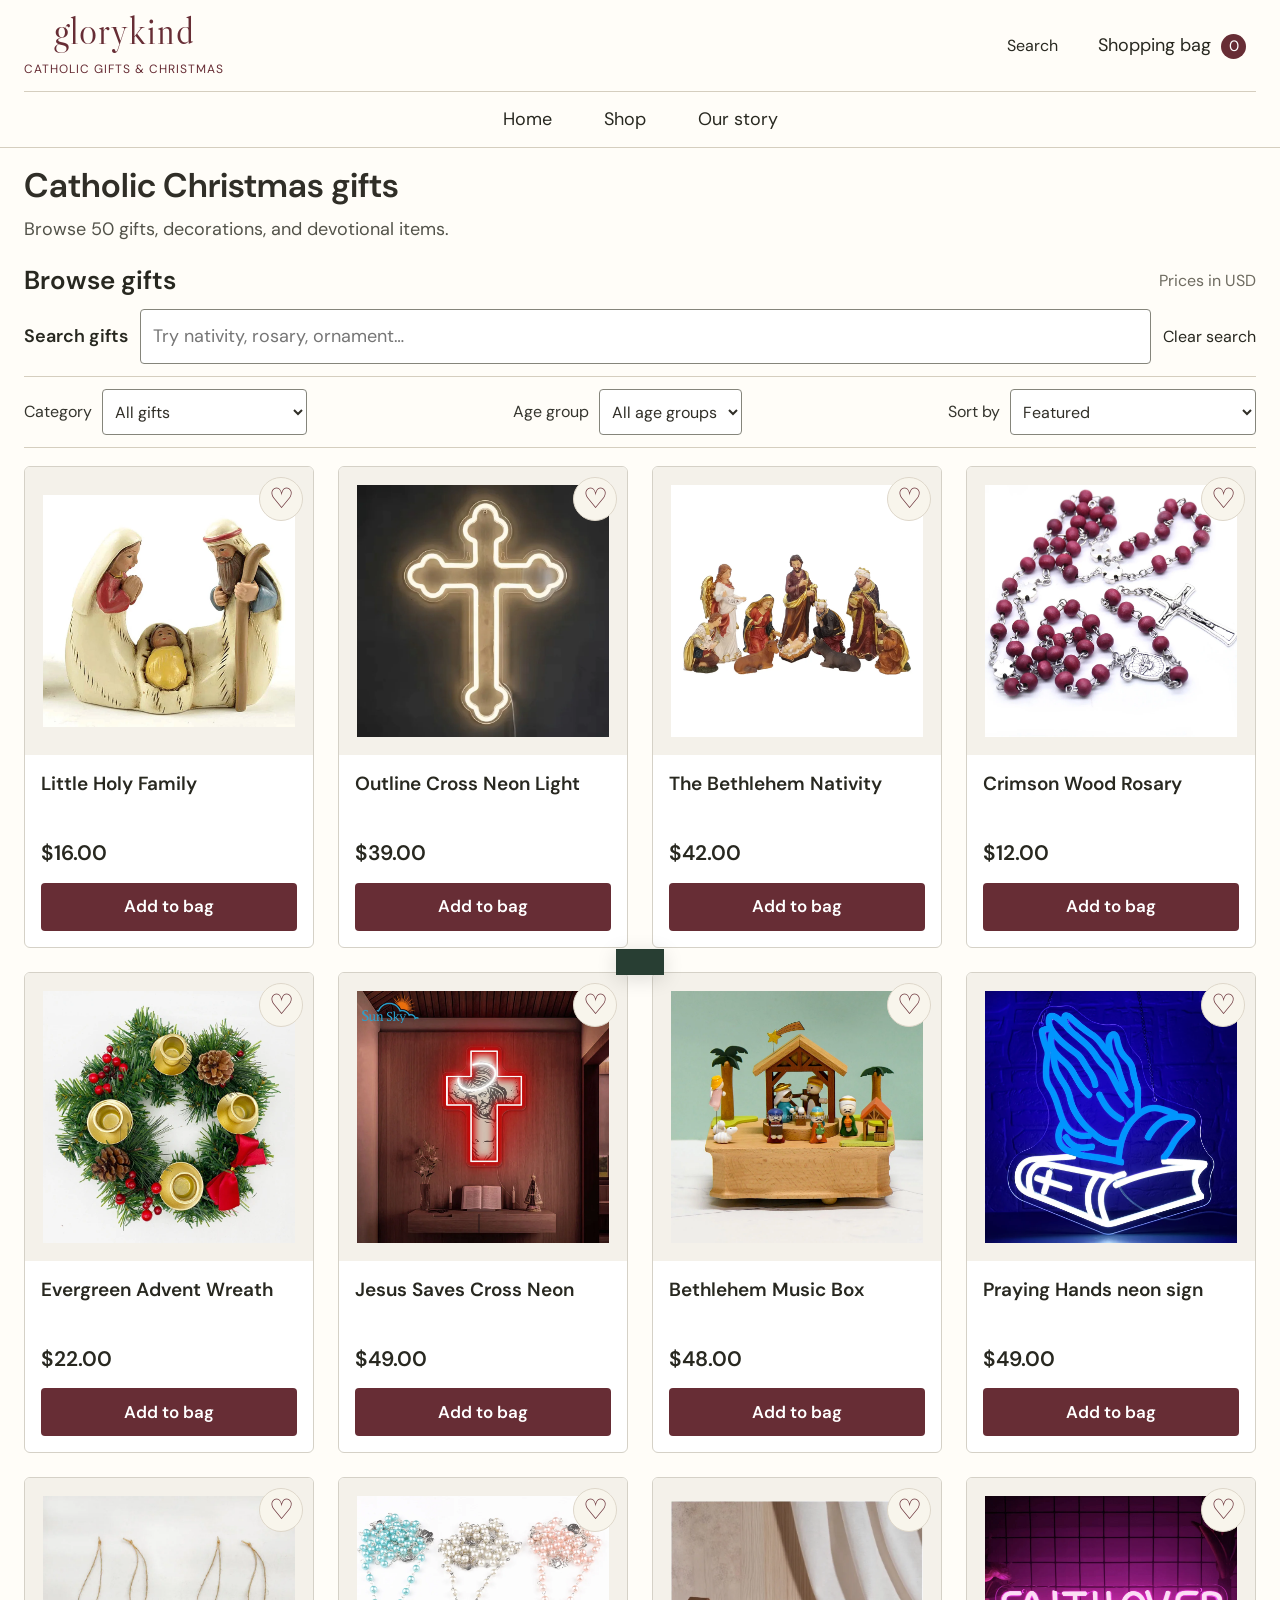
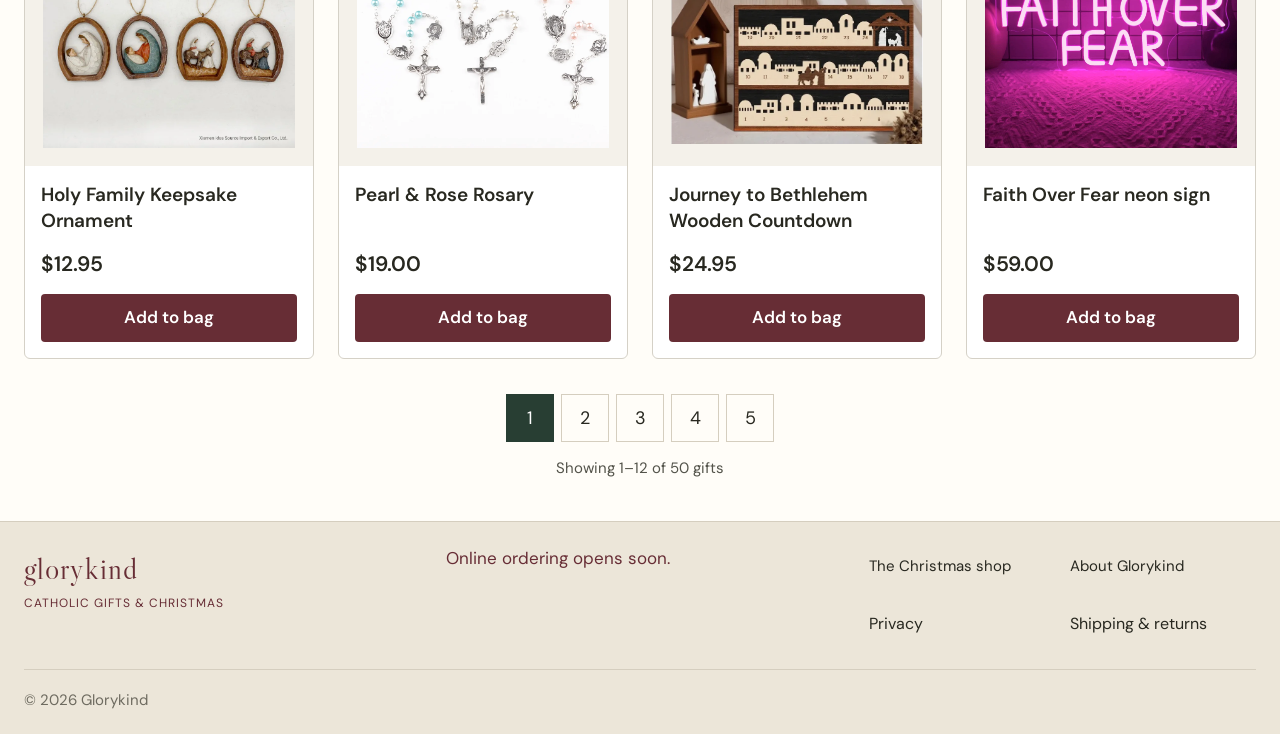
==== commit 02965938: "Add files via upload" ====
--- a/docs/index.html
+++ b/docs/index.html
@@ -4,8 +4,8 @@
   <meta charset="utf-8"><meta name="viewport" content="width=device-width, initial-scale=1">
   <meta name="theme-color" content="#672d35"><meta name="description" content="Shop Catholic Christmas gifts at Glorykind: nativity sets, rosaries, ornaments, and neon signs.">
   <title>Glorykind | Catholic Christmas gifts</title>
-  <link rel="icon" href="assets/favicon.svg" type="image/svg+xml"><link rel="stylesheet" href="styles.css?v=organized">
-  <script defer src="app.js?v=organized"></script>
+  <link rel="icon" href="assets/favicon.svg" type="image/svg+xml"><link rel="stylesheet" href="styles.css?v=compact">
+  <script defer src="app.js?v=compact"></script>
 </head>
 <body data-page="home">
 <a class="skip" href="#collection">Skip to collection</a>
@@ -17,12 +17,12 @@
 </header>
 <nav class="main-nav" id="mainNav" aria-label="Main navigation"><a href="index.html">Home</a><a href="shop.html">Shop</a><a href="our-story.html">Our story</a></nav>
 <main id="home">
-<section class="shop-intro wrap"><h1>Catholic Christmas gifts</h1><p>Browse 50 gifts, decorations, and devotional items.</p></section><section class="category-browse wrap" aria-label="Shop by category"><a href="shop.html?category=Nativities#collection"><img src="assets/mini-holy-family.webp" alt="" width="100" height="85"><span>Nativities</span></a><a href="shop.html?category=Tree%20%26%20home#collection"><img src="assets/advent-wreath.webp" alt="" width="100" height="85"><span>Christmas decorations</span></a><a href="shop.html?category=Prayer%20gifts#collection"><img src="assets/red-wood-rosary.webp" alt="" width="100" height="85"><span>Rosaries & prayer gifts</span></a><a href="shop.html?category=Lights%20%26%20neon#collection"><img src="assets/outline-cross-neon.webp" alt="" width="100" height="85"><span>Lights & neon</span></a><a href="shop.html?category=Family%20gifts#collection"><img src="assets/wood-nativity-countdown.webp" alt="" width="100" height="85"><span>Family activities</span></a></section>
+<section class="shop-intro wrap"><h1>Catholic Christmas gifts</h1><p>Browse 50 gifts, decorations, and devotional items.</p></section>
 
 <section class="collection wrap" id="collection" aria-labelledby="collectionTitle">
   <div class="section-heading"><h2 id="collectionTitle">Browse gifts</h2><p>Prices in USD</p></div>
   <div class="search-row" id="searchRow"><label for="search">Search gifts</label><input type="search" id="search" placeholder="Try nativity, rosary, ornament…"><button class="text-button" id="clearSearch">Clear search</button></div>
-  <div class="catalog-tools"><div class="filters" role="group" aria-label="Filter collection"><button class="filter active" data-filter="All" aria-pressed="true">All gifts</button><button class="filter" data-filter="Nativities" aria-pressed="false">Nativities</button><button class="filter" data-filter="Tree & home" aria-pressed="false">Christmas decorations</button><button class="filter" data-filter="Prayer gifts" aria-pressed="false">Rosaries & prayer gifts</button><button class="filter" data-filter="Lights & neon" aria-pressed="false">Lights & neon</button><button class="filter" data-filter="Family gifts" aria-pressed="false">Family activities</button><button class="filter" data-filter="Saved" aria-pressed="false">Saved gifts</button></div><label class="age-label">Age group <select id="ageFilter"><option value="All">All age groups</option><option>Children 6–12</option><option>Teens 13–17</option><option>Adults 18–64</option><option>Seniors 65+</option><option>Family home</option></select></label><label class="sort-label">Sort by <select id="sort"><option value="featured">Featured</option><option value="price-asc">Price: low to high</option><option value="price-desc">Price: high to low</option><option value="age-asc">Recipient age: youngest first</option><option value="age-desc">Recipient age: oldest first</option><option value="name">Name</option></select></label></div>
+  <div class="catalog-tools"><label class="category-label">Category <select id="categoryFilter"><option value="All">All gifts</option><option value="Nativities">Nativities</option><option value="Tree &amp; home">Christmas decorations</option><option value="Prayer gifts">Rosaries &amp; prayer gifts</option><option value="Lights &amp; neon">Lights &amp; neon</option><option value="Family gifts">Family activities</option><option value="Saved">Saved gifts</option></select></label><label class="age-label">Age group <select id="ageFilter"><option value="All">All age groups</option><option>Children 6–12</option><option>Teens 13–17</option><option>Adults 18–64</option><option>Seniors 65+</option><option>Family home</option></select></label><label class="sort-label">Sort by <select id="sort"><option value="featured">Featured</option><option value="price-asc">Price: low to high</option><option value="price-desc">Price: high to low</option><option value="age-asc">Recipient age: youngest first</option><option value="age-desc">Recipient age: oldest first</option><option value="name">Name</option></select></label></div>
 
   <div class="product-grid" id="products" aria-live="polite"><p>Opening the Christmas collection…</p></div><nav class="pagination" id="pagination" aria-label="Collection pages"></nav><p id="productCount" class="fine"></p><div class="empty" id="empty" hidden><h3>No matching gifts.</h3><p>Try another search or browse the full Christmas collection.</p><button class="button primary" id="resetFilters">Show all gifts</button></div>
 </section>
--- a/docs/styles.css
+++ b/docs/styles.css
@@ -12,3 +12,7 @@
 @media(max-width:1000px){.category-browse{grid-template-columns:repeat(3,1fr)}.product-grid{grid-template-columns:repeat(3,minmax(0,1fr))}}
 @media(max-width:700px){.wrap{width:calc(100% - 32px)}.header{margin:0 16px;min-height:86px}.brand{font-size:30px}.brand small{font-size:10px;letter-spacing:0}.header-tools{gap:4px;font-size:15px}.header-tools button{padding:8px 3px}.main-nav{gap:25px;font-size:18px}.shop-intro h1,.page-intro h1{font-size:28px}.category-browse{grid-template-columns:repeat(2,minmax(0,1fr));gap:8px}.category-browse a{font-size:15px;gap:8px;padding:8px}.category-browse img{width:48px;height:48px}.search-row label{width:100%}.search-row input{min-width:130px}.catalog-tools{display:flex;gap:14px}.filters{gap:8px}.filter{font-size:16px;padding:9px 12px}.age-label,.sort-label{width:100%;justify-content:space-between;margin:0}.age-label select,.sort-label select{max-width:72%;font-size:16px}.product-grid{grid-template-columns:repeat(2,minmax(0,1fr));gap:12px}.product-meta{padding:12px}.product-meta h3{font-size:18px;min-height:73px;line-height:1.35}.product-bottom{font-size:20px}.quick-add{font-size:16px}.product-image img{padding:8px}.section-heading>p{font-size:14px}.section-heading h2{font-size:24px}.footer-top{grid-template-columns:1fr}.footer-top>div{grid-column:auto}.footer-bottom{font-size:14px}.detail-copy{padding:24px}.detail-description{font-size:17px}}
 @media(max-width:380px){.product-grid{grid-template-columns:1fr}.product-meta h3{min-height:0}.header-tools #searchToggle{display:none}}
+
+/* Compact catalogue controls */
+.shop-intro{padding:18px 0 8px}.collection,body:not([data-page=home]) .collection{padding-top:12px}.section-heading{margin-bottom:12px}.catalog-tools{display:flex;flex-wrap:wrap;justify-content:space-between;gap:12px;padding:12px 0;margin-bottom:18px}.category-label{display:flex;align-items:center;gap:10px;font-size:16px;color:#35352e}.category-label select{font-size:16px;min-height:46px;border:1px solid #85857b;border-radius:4px;background:white;padding:8px;max-width:100%}.search-row{margin-bottom:12px}
+@media(max-width:700px){.catalog-tools{display:grid;grid-template-columns:1fr;gap:10px}.category-label,.age-label,.sort-label{display:grid;grid-template-columns:85px minmax(0,1fr);width:100%;gap:10px}.category-label select,.age-label select,.sort-label select{width:100%;max-width:100%}}
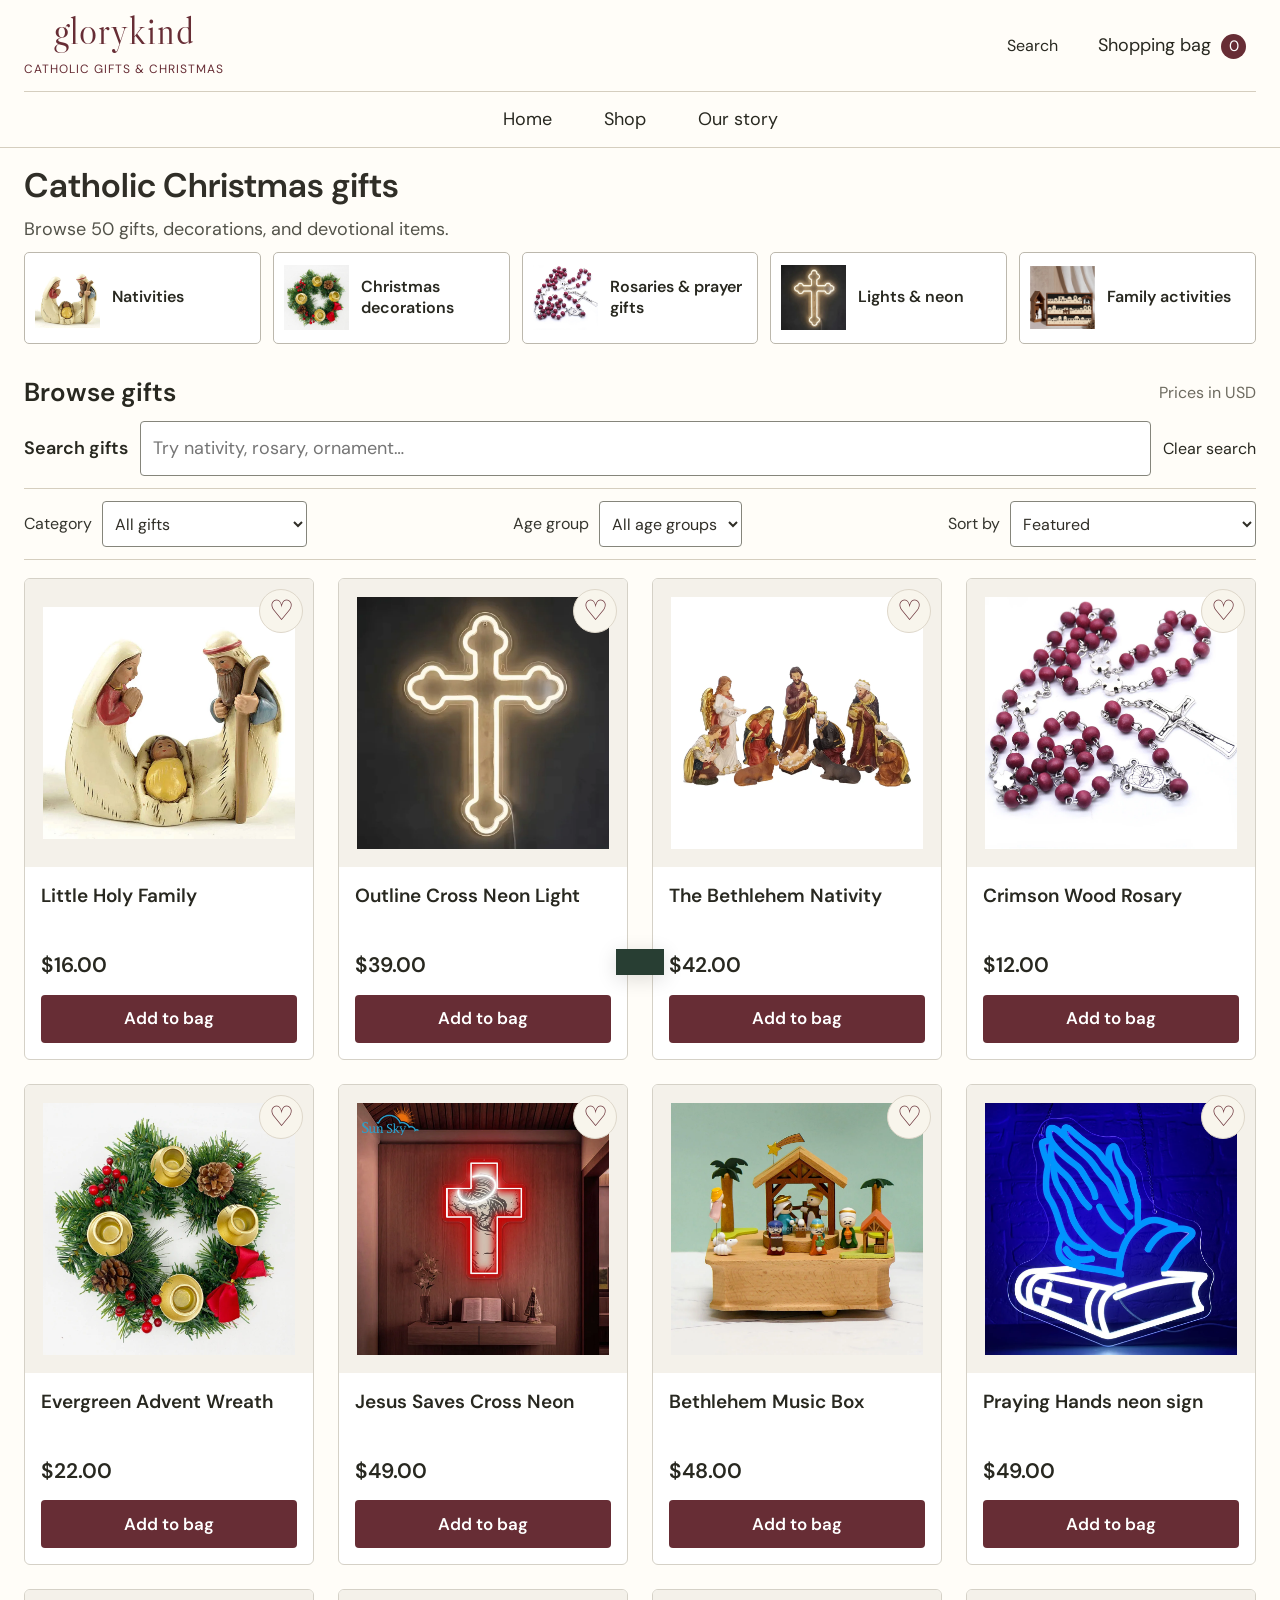
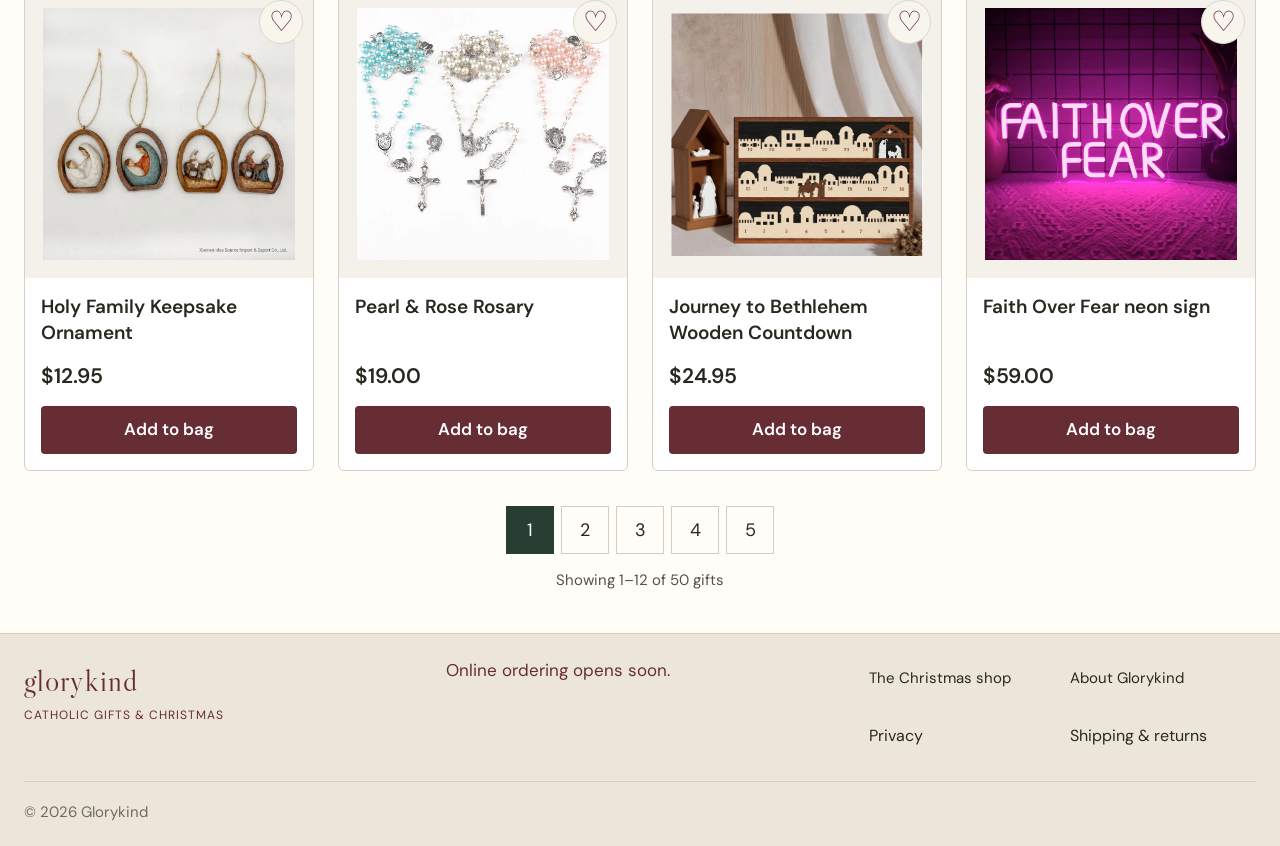
==== commit 345625d6: "Add files via upload" ====
--- a/docs/index.html
+++ b/docs/index.html
@@ -17,7 +17,7 @@
 </header>
 <nav class="main-nav" id="mainNav" aria-label="Main navigation"><a href="index.html">Home</a><a href="shop.html">Shop</a><a href="our-story.html">Our story</a></nav>
 <main id="home">
-<section class="shop-intro wrap"><h1>Catholic Christmas gifts</h1><p>Browse 50 gifts, decorations, and devotional items.</p></section>
+<section class="shop-intro wrap"><h1>Catholic Christmas gifts</h1><p>Browse 50 gifts, decorations, and devotional items.</p></section><section class="category-browse wrap" aria-label="Shop by category"><a href="shop.html?category=Nativities#collection"><img src="assets/mini-holy-family.webp" alt="" width="100" height="85"><span>Nativities</span></a><a href="shop.html?category=Tree%20%26%20home#collection"><img src="assets/advent-wreath.webp" alt="" width="100" height="85"><span>Christmas decorations</span></a><a href="shop.html?category=Prayer%20gifts#collection"><img src="assets/red-wood-rosary.webp" alt="" width="100" height="85"><span>Rosaries & prayer gifts</span></a><a href="shop.html?category=Lights%20%26%20neon#collection"><img src="assets/outline-cross-neon.webp" alt="" width="100" height="85"><span>Lights & neon</span></a><a href="shop.html?category=Family%20gifts#collection"><img src="assets/wood-nativity-countdown.webp" alt="" width="100" height="85"><span>Family activities</span></a></section>
 
 <section class="collection wrap" id="collection" aria-labelledby="collectionTitle">
   <div class="section-heading"><h2 id="collectionTitle">Browse gifts</h2><p>Prices in USD</p></div>
